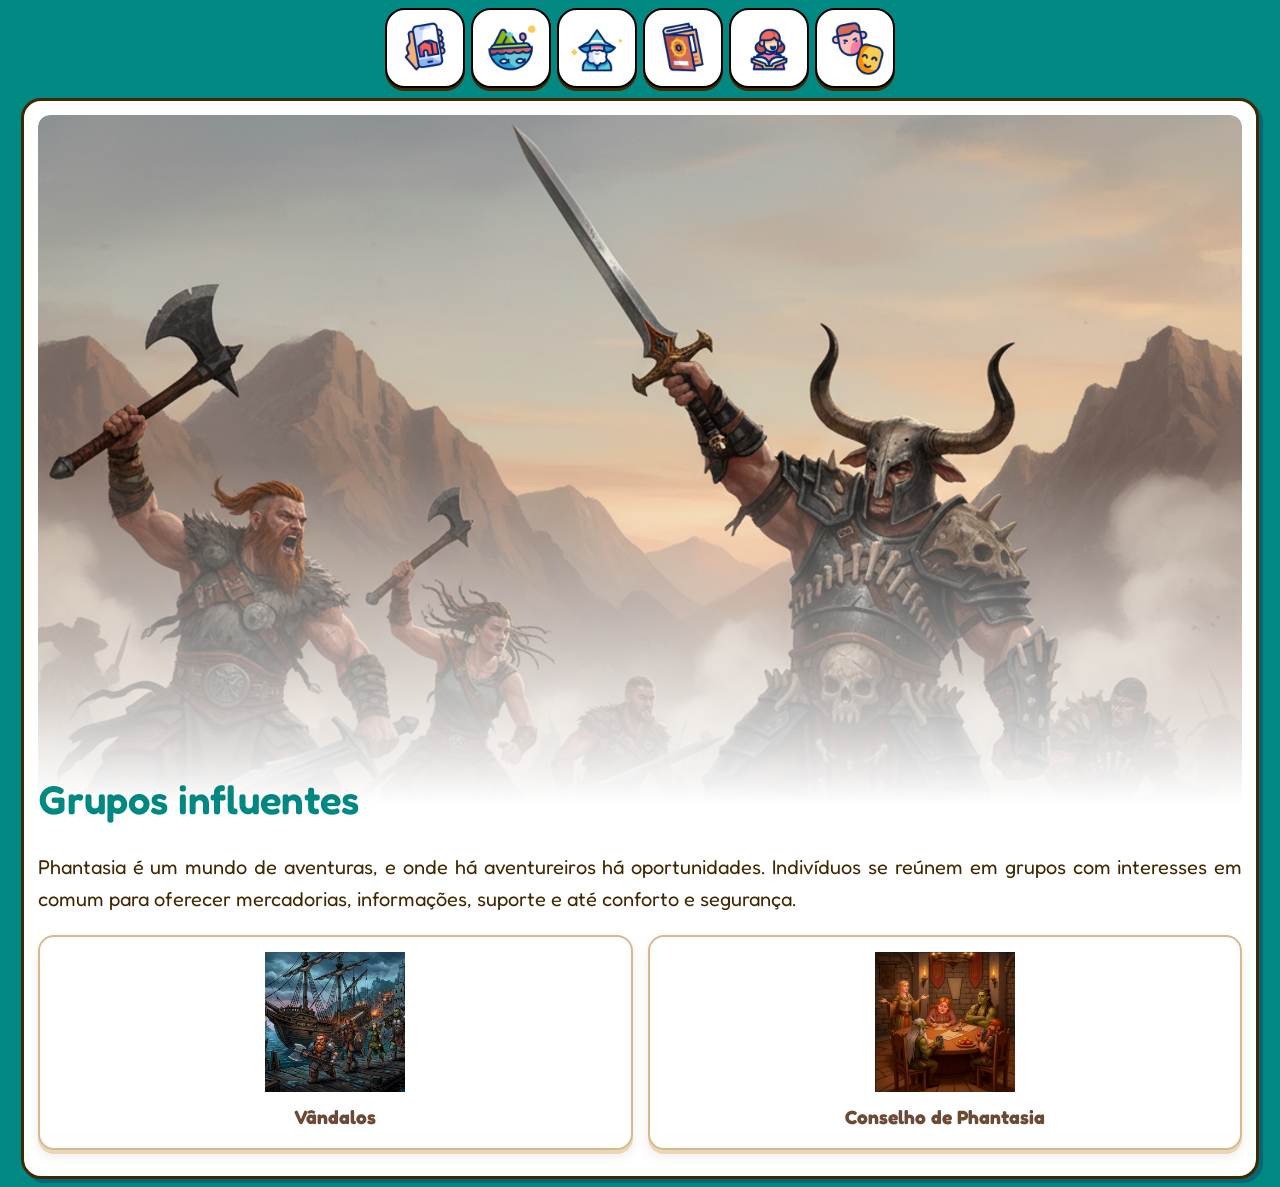
==== cenario/cenario_grupos.htm @ 3049ae49 "update cenario_grupos" ====
<html lang="pt-BR">
    <head>
        <title>Capivaras & Calabouços - Grupos Influentes</title>
        <link rel="stylesheet" href="../recursos/estilos/pagina.css">
        <link rel="stylesheet" href="../recursos/estilos/texto.css">
        <link rel="stylesheet" href="../recursos/estilos/topico.css">
        <link rel="stylesheet" href="../recursos/estilos/menu_overlay.css">
        <link rel="stylesheet" href="../recursos/estilos/imagens.css">
        <link rel="stylesheet" href="../recursos/estilos/personagens.css">
        <meta name="viewport" content="width=device-width, initial-scale=1.0">
    </head>

    <body>
        <script src="../recursos/scripts/menu_overlay.js"></script>

        <div id="navJogador" class="overlay">
            <a href="javascript:void(0)" class="closebtn" onclick="fechaJogador()">&times;</a>
            <div class="overlay-content">
                <a href="../jogador/jogador_index.htm">Olá, Jogador!</a>
                <a href="../jogador/jogador_criando.htm">Criando e Ficha</a>
                <a href="../jogador/jogador_especies.htm">Espécies</a>
                <a href="../jogador/jogador_classes.htm">Classes</a>
                <a href="../jogador/jogador_caracteristicas.htm">Características</a>
                <a href="../jogador/jogador_vantagens.htm">Vantagens</a>
                <a href="../jogador/jogador_desvantagens.htm">Desvantagens</a>
                <a href="../jogador/jogador_habilidades.htm">Habilidades</a>
                <a href="../jogador/jogador_grimorio.htm">Grimório</a>
            </div>
        </div>

        <div id="navMestre" class="overlay">
            <a href="javascript:void(0)" class="closebtn" onclick="fechaMestre()">&times;</a>
            <div class="overlay-content">
                <a href="../mestre/mestre_index.htm">Olá, Mestre!</a>
                <a href="../mestre/mestre_conceitos.htm">Conceitos</a>
                <a href="../mestre/mestre_preparacao.htm">Preparação</a>
                <a href="../mestre/mestre_acordo.htm">Acordo social</a>
                <a href="../mestre/mestre_mestrando.htm">Mestrando</a>
                <a href="../mestre/mestre_bestiario.htm">Bestiário</a>
            </div>
        </div>

        <div id="navCenario" class="overlay">
            <a href="javascript:void(0)" class="closebtn" onclick="fechaCenario()">&times;</a>
            <div class="overlay-content">
                <a href="./cenario_phantasia.htm">Breve história</a>
                <a href="./cenario_locais.htm">Locais importantes</a>
                <a href="./cenario_pessoas.htm">Pessoas notáveis</a>
                <a href="./cenario_grupos.htm">Grupos influentes</a>
                <a href="./cenario_mapa.htm">Mapa de Phantasia</a>
            </div>
        </div>
        
        <div id="navRegras" class="overlay">
            <a href="javascript:void(0)" class="closebtn" onclick="fechaRegras()">&times;</a>
            <div class="overlay-content">
                <a href="../regras/regras_gerais.htm">Regras gerais</a>
                <a href="../regras/regras_combate.htm">Combate</a>
                <a href="../regras/regras_magia.htm">Magia</a>
            </div>
        </div>

        <div id="navInterpretando" class="overlay">
            <a href="javascript:void(0)" class="closebtn" onclick="fechaInterpretando()">&times;</a>
            <div class="overlay-content">
                <a href="../interpretando/interpretando_index.htm">Interpretando</a>
                <a href="../interpretando/interpretando_arquetipos.htm">Arquétipos</a>
                <a href="../interpretando/interpretando_ficha.htm">Ficha de Personagem</a>
            </div>
        </div>
        
        <div class="menuBarra">
            <a href="../index.htm">
                <button class="botaoIcone" role="button" title="Início">
                    <img src="../recursos/imagens/icones/icone_inicio.gif" class="icone-menu">
                </button>
            </a>

            <button class="botaoIcone" role="button" onclick="abreCenario()" title="Cenário">
                <img src="../recursos/imagens/icones/icone_cenario.gif" class="icone-menu">
            </button>

            <button class="botaoIcone" role="button" onclick="abreJogador()" title="Jogador">
                <img src="../recursos/imagens/icones/icone_jogador.gif" class="icone-menu">
            </button>

            <button class="botaoIcone" role="button" title="Regras" onclick="abreRegras()">
                <img src="../recursos/imagens/icones/icone_regras.gif" class="icone-menu">
            </button>

            <button class="botaoIcone" role="button" onclick="abreMestre()" title="Mestre">
                <img src="../recursos/imagens/icones/icone_mestre.gif" class="icone-menu">
            </button>

            <button class="botaoIcone" role="button" onclick="abreInterpretando()" title="Interpretando">
                <img src="../recursos/imagens/icones/icone_interpretando.gif" class="icone-menu">
            </button>
        </div>

        <div id="conteudoPrincipal" class="conteudoPrincipal">
            <img src="../recursos/imagens/cabecalhos/cabecalho_grupos.png" class="imagem-cabecalho">
            <div class="blocoConteudo">
                <span class="titulo">Grupos influentes</span>

                <p>
                    Phantasia é um mundo de aventuras, e onde há aventureiros há oportunidades. Indivíduos se reúnem em grupos com interesses 
                    em comum para oferecer mercadorias, informações, suporte e até conforto e segurança.
                </p>

                <div class="blocoPersonagens">

                    <details class="topico-personagem">
                        <summary class="subtitulo">
                            <img src="../recursos/imagens/grupos/grupos_vandalos.png" class="iconeImagem">
                            <span>Vândalos</span>
                        </summary>
                        <p>
                            Os Vândalos são vários pequenos grupos de exploradores, mercenários, corsários, aventureiros e foras-da-lei unidos sob códigos 
                            de conduta e a liderança de Gëra McViking. Não são exatamente uma guilda, mas podem ser um exército formidável quando unidos sob
                            um mesmo objetivo. São, em resumo, uma irmandade frouxa de indivíduos que aprenderam que, em Phantasia, sobreviver sozinho 
                            pode ser muito mais difícil e muito menos lucrativo.
                        </p>
                        <p>
                            Eles atuam por toda Phantasia, mas se estabelecem nas regiões costeiras, onde seus navios, contatos e conhecimentos das rotas 
                            marítimas lhes garantem uma vantagem considerável. Alguns subgrupos atuam como mercadores e exploradores respeitáveis; outros 
                            vivem de saques, contrabando, caça a tesouros ou trabalhos que seriam considerados pouco recomendáveis (ou seguros) por qualquer 
                            autoridade civil.
                        </p>
                        <p>
                            Há ainda aqueles que simplesmente preferem a liberdade de uma vida sem senhores, reis ou burocratas dizendo-lhes onde 
                            podem ir e o que podem fazer.
                        </p>
                        <p>
                            O Hall do Hidromel, atrás dos fiordes de Phantasia, é o seu ponto de encontro e lar de Gëra. O lugar é mais do que uma simples 
                            taverna: é o coração dos Vândalos. O Hall foi construído em madeira escura e pedra bruta, aproveitando parte das fundações de 
                            uma antiga construção que existia na região muito antes da chegada dos Vândalos. Seus salões são largos o bastante para acomodar 
                            tripulações inteiras, e suas paredes estão cobertas por mapas, armas, bandeiras, troféus de expedições e lembranças de lugares que 
                            muitos habitantes de Phantasia sequer acreditam existir.
                        </p>                            
                        <p>
                            A elfa é a figura que mantém os 
                            Vândalos unidos e, para muitos, a única razão pela qual grupos tão distintos conseguem coexistir sob uma mesma bandeira. Sua 
                            palavra possui um peso que nenhum título oficial poderia comprar, e sua reputação é conhecida no continente todo.
                        </p>
                        <p>
                            Cada grupo possui seus próprios líderes, costumes e códigos de conduta. Um bando pode se dedicar à exploração de ruínas 
                            antigas, enquanto outro prefere o comércio marítimo; uma tripulação pode aceitar trabalhos de escolta, enquanto outra ganha 
                            a vida saqueando navios de nobres. Os Vândalos não exigem que todos sejam iguais. Exigem apenas que respeitem determinadas 
                            regras. No geral, porém, todos respondem ao comando de Gëra e usufruem do peso de seu nome. Essa estrutura oferece 
                            vantagens consideráveis.
                        </p>
                        <p>
                            E claro que manchar o nome dela traz repercursões bem pesadas... Na realidade, quase 100% dos Vândalos vai levar para o pessoal
                            uma ofensa à elfa ou ao conjunto da comunidade.
                        </p>
                        <p>
                            Um grupo ameaçado por uma força muito maior pode pedir auxílio aos demais. Informações, rotas, contatos e oportunidades 
                            de trabalho circulam constantemente entre os diferentes bandos.
                        </p>
                        <p>
                            Por tudo isso, o Hall do Hidromel é um lugar de contrastes. Pode ser encontrado ali tanto o criminoso mais procurado de 
                            uma cidade quanto o explorador que acabou de salvar uma vila de um monstro. Para os Vândalos, isso não é uma contradição. É 
                            apenas a vida.
                        </p>
                        <p>
                            E lembre-se: você pode ser um canalha. Pode ser um ladrão. Pode ser um pirata, mercenário ou fora-da-lei. Mas não seja um babaca 
                            com outro Vândalo.
                        </p>
                        <button type="button" class="fechar-topico">Fechar tópico</button>
                    </details>

                    <details class="topico-personagem">
                        <summary class="subtitulo">
                            <img src="../recursos/imagens/grupos/grupos_conselho.png" class="iconeImagem">
                            <span>Conselho de Phantasia</span>
                        </summary>
                        <p>
                            O Conselho de Phantasia é o principal enclave político do continente, reunindo representantes das diferentes espécies para 
                            garantir justiça, equidade e cooperação nas relações entre os povos e na criação das leis que regem Phantasia.
                        </p>
                        <p>
                            Cada governo de espécie escolhe internamente seu representante e o envia para uma embaixada no Reino dos Sábios. Ali, os 
                            conselheiros trabalham em conjunto com os representantes do Rei, debatendo tratados, conflitos territoriais, direitos das 
                            espécies e questões que possam afetar o equilíbrio de todo o continente.
                        </p>
                        <p>
                            Atualmente, o Conselho é composto por <span class="textoNegrito">Alura</strong>, representante dos humanos; 
                            <span class="textoNegrito">Carólin</span>, dos elfos; 
                            <span class="textoNegrito">Julian</span>, dos goblins; <span class="textoNegrito">Elisa</span>, dos hobbits; 
                            <span class="textoNegrito">Isis</span>, das fadas; <span class="textoNegrito">Safira</span>, 
                            dos orcs; e <span class="textoNegrito">Túrin</span>, dos anões, além da <span class="textoNegrito">rainha Jak'Ln</span>, 
                            que participa como autoridade máxima do Reino dos Sábios.
                        </p>
                        <p>
                            Embora não possuam uma cadeira permanente, os chamados <span class="textoNegrito">Povos Livres Miscigenados</span> também podem ser ouvidos pelo Conselho. 
                            Esporadicamente, <span class="textoNegrito">Gëra</span> fala em nome dos Vândalos, enquanto <span class="textoNegrito">Jonatas</span> representa os Piratas. 
                            Suas presenças costumam trazer perspectivas diferentes e, não raramente, discussões acaloradas para uma instituição acostumada 
                            às formalidades diplomáticas. 
                        </p>
                        <p>
                            Mais do que um espaço de decisões políticas, o Conselho simboliza a tentativa de manter Phantasia unida apesar das diferenças 
                            entre seus povos. Nem todos concordam, mas todos têm uma cadeira à mesa.
                        </p>
                        <button type="button" class="fechar-topico">Fechar tópico</button>
                    </details>

                </div>

            </div>
        </div>
    </body>
</html>
---- recursos/estilos/pagina.css ----
@font-face {
  font-family: 'Fredoka';
  src: url('../fontes/Fredoka-VariableFont_wdth,wght.ttf') format('truetype-variations');
  font-weight: 300 700;
  font-style: normal;
}

body {
    /* background: #E7F1F2; */
    background: #008983;
    /* font-family:'Segoe UI', Tahoma, Geneva, Verdana, sans-serif; */
    font-family: 'Fredoka', sans-serif;
    font-size: clamp(1rem, 1.5vw + 0.8rem, 1.25rem);
    line-height: 1.6;
}

body p {
    text-align: justify;
    hyphens: auto;
    overflow-wrap: break-word;
}

.menuBarra {
    display: flex;
    flex-direction: row;
    margin-inline: auto;
    align-items: center;
    justify-content: center;
    gap: 6px;
    margin-bottom: 10px;
    width: 100%;
    max-width: 100%;
    box-sizing: border-box;
    margin-inline: auto;
    padding: 0 6px;
}
    
.botaoFofinho, .botaoFofinho-externo {
    font-family: 'Fredoka', sans-serif;
    background-color: #fff1d6;
    border: 2px solid #000000;
    border-radius: 20px;
    color: #422800;
    cursor: pointer;
    display: inline-block;
    font-weight: 600;
    font-size: 18px;
    padding: 0 18px;
    line-height: 50px;
    text-align: center;
    text-decoration: none;
    user-select: none;
    -webkit-user-select: none;
    touch-action: manipulation;
}

.botaoFofinho {
    box-shadow: #066674 0 3px 0 0;
}

.botaoFofinho-externo {
    box-shadow: #422800 0 3px 0 0;
}

.botaoFofinho:hover, .botaoFofinho-externo:hover {
    background-color: #E7F1F2;
}

.botaoFofinho:active, .botaoFofinho-externo:active {
    box-shadow: #066674 0 2px 0 0;
    transform: translate(2px, 2px);
}

@media (min-width: 768px) {
    .botaoFofinho, .botaoFofinho-externo {
        min-width: 120px;
        padding: 0 25px;
    }
}

.conteudoPrincipal {
    display: flex;
    flex-direction: column;
    /* max-width: fit-content; */
    width: 98%;
    border: solid 3px #422800;
    border-radius: 20px;
    padding: 14px;
    margin-inline: auto;
    background: #ffffff;
    box-shadow: 4px 4px 0 #066674;
    box-sizing: border-box;
}

.citacao {
    width: 100%;
    border: none;
    border-radius: 20px;
    padding: 11px;
    margin-inline: auto;
   /* background: #E7F1F2; */
    box-shadow: 3px 0 0 0 #066674 inset;
    box-sizing: border-box;
}

/* .blocoBotao {
    display: flex;
    flex-direction: column;
    align-items: center;
    justify-content: center;
    width: 80%;
    margin-inline: auto;
    gap: 20px;
    margin-bottom: 12px;
} */

.blocoBotao {
    display: grid;
    grid-template-columns: repeat(4, 1fr);
    gap: 14px;
    width: 90%;
    max-width: 900px;
    margin: 0 auto 20px;
}

.blocoBotao .botaoFofinho {
    width: 100%;
    min-height: 50px;
    padding: 10px 14px;
    box-sizing: border-box;
    cursor: pointer;
}

@media (max-width: 800px) {
    .blocoBotao {
        grid-template-columns: repeat(2, 1fr);
        width: 90%;
        gap: 12px;
    }
}

@media (max-width: 500px) {
    .blocoBotao {
        grid-template-columns: 1fr;
        width: 92%;
        gap: 10px;
    }

    .blocoBotao .botaoFofinho {
        min-height: 48px;
    }
}

.blocoBotaoHome {
    display: flex;
    flex-direction: row;
    align-items: center;
    justify-content: center;
    width: 80%;
    margin-inline: auto;
    gap: 20px;
    margin-bottom: 12px;
}

.blocoConteudo {
    margin-bottom: 12px;
}
  
table {
    width: 100%;
    color: #422800;
}

th, td {
    border: 1px solid #066674;
    padding: 6px;
    border-radius: 4px;
}

th {
    background-color: #066674;
    color: white;
}

tr:nth-child(even) {
    background-color: #E7F1F2;
}

.tabela {
    overflow-x: auto;
}

/* Estilos do Separador */
.divider-container {
    display: flex;
    align-items: center;
    justify-content: center;
    width: 100%;
    max-width: 600px;
    margin-left: auto;
    margin-right: auto;
    margin-top: 20px;
}

.divider-line {
    flex-grow: 1;
    height: 1px;
    background: linear-gradient(to right, transparent, rgba(6, 102, 116, 0.4) 60%, #066674);
}

.divider-line.right {
    background: linear-gradient(to right, #066674, rgba(6, 102, 116, 0.4) 40%, transparent);
}

.divider-icon {
    width: 6px;
    height: 6px;
    margin: 0 16px;
    background-color: #066674;
    border-radius: 50%;
    flex-shrink: 0;
}

.divider-line-marrom {
    flex-grow: 1;
    height: 1px;
    background: linear-gradient(to right, transparent, rgba(66, 40, 0, 0.4) 60%, #422800);
}

.divider-line-marrom.right {
    background: linear-gradient(to right, #422800, rgba(66, 40, 0, 0.4) 40%, transparent);
}

.divider-icon-marrom {
    width: 6px;
    height: 6px;
    margin: 0 16px;
    background-color: #422800;
    border-radius: 50%;
    flex-shrink: 0;
}
---- recursos/estilos/texto.css ----
.titulo {
    font-size: clamp(1.75rem, 2.5vw + 1rem, 2.5rem);
    color: #008983;
    font-weight: 600;
}

.subtitulo-principal, .subtitulo-interno, .subtitulo-ficha {
    font-size: clamp(1.25rem, 1.5vw + 0.8rem, 1.75rem);
    color: #008983;
    font-weight: 600;
}

.subtitulo-interno {
    margin-left: 20px;
    margin-right: 20px;
}

.titulo-central {
    display: block;
    text-align: center;
}

.subtitulo-ficha::before, .subtitulo-interno::before {
    content: '📜'; /* ✨, 🛡️, ⚔️, 📜, ⭐ */
    font-size: 0.95em;
    display: inline-block;
    animation: balanco 2s infinite ease-in-out; 
}

@keyframes balanco {
    0%, 100% { transform: rotate(0deg); }
    50% { transform: rotate(12deg); }
}

.conteudoPrincipal p {
    color: #422800;
}

.textoItalico {
    font-style: italic;
}

.textoNegrito {
    font-weight: 600;
    color: #066674;
}

.marca-texto {
    margin: 0 -0.4em;
    padding: 0.1em 0.4em;
    border-radius: 0.8em 0.3em;
    background: transparent;
    background-image: linear-gradient(
        to right,
        rgba(255, 225, 0, 0.1),
        rgba(255, 225, 0, 0.7) 4%,
        rgba(255, 225, 0, 0.3)
    );
    -webkit-box-decoration-break: clone;
    box-decoration-break: clone;
}

.marca-texto-verde {
    font-weight: bolder;
    background: linear-gradient(104deg, 
                                rgba(130, 255, 173,0) 0.9%, 
                                rgba(130, 255, 173,1.25) 2.4%, 
                                rgba(130, 255, 173,0.5) 5.8%, 
                                rgba(130, 255, 173,0.1) 93%, 
                                rgba(130, 255, 173,0.7) 96%, 
                                rgba(130, 255, 1732,0) 98%),
        linear-gradient(183deg, 
                        rgba(130, 255, 173,0) 0%, 
                        rgba(130, 255, 173,0.3) 7.9%, 
                        rgba(130, 255, 173,0) 15%);
    padding: 0.6em 13.7px;
    box-decoration-break: clone;
    -webkit-box-decoration-break: clone;
    margin: 0;
    border-radius: 7.5px;
    text-shadow: -12px 12px 9.8px rgba(130, 255, 173,0.7), 
        21px -18.1px 7.3px rgba(255, 255, 255,1), 
        -18.1px -27.3px 30px rgba(255, 255, 255,1);
}

.link-texto, .link-estrela {
    color: #066674;
    /* font-weight: bold; */
    text-decoration: none;
    position: relative;
    transition: color 0.2s ease;
}

/* 
.link-texto::before {
    content: '🗺️ ';
    font-size: 0.85em;
    opacity: 0;
    transition: opacity 0.2s ease, transform 0.2s ease;
    display: inline-block;
    transform: translateX(-4px);
} */

.link-texto:hover, .link-estrela:hover {
    color: #008983;
}

.link-texto:hover::before {
    opacity: 1;
    transform: translateX(0);
}

.link-texto::after {
    content: '';
    position: absolute;
    width: 100%;
    height: 2px;
    bottom: -2px;
    left: 0;
    background-color: #6b4b35;
    border-radius: 2px;
    transform: scaleX(0);
    transition: transform 0.2s ease;
}

.link-texto:hover::after {
    transform: scaleX(1);
}

.link-estrela::before {
    content: '✦';
    font-size: 0.75rem;
    color: #fbbf24;
    position: absolute;
    top: -11px;
    left: 50%;
    transform: translateX(-50%);
}
---- recursos/estilos/topico.css ----
.topico {
    margin: 18px 0;
    border: 2px solid #d8b98c;
    border-radius: 16px;
    background-color: #ffffff;
    box-shadow:
        0 4px 0 #ead7b8,
        0 7px 12px rgba(120, 90, 50, 0.10);
    overflow: hidden;
    transition:
        box-shadow 0.2s ease,
        transform 0.2s ease;
}

.topico .subtitulo {
    position: relative;
    display: flex;
    align-items: center;
    min-height: 28px;
    padding: 14px 18px;
    box-sizing: border-box;
    cursor: pointer;
    color: #6b4b35;
    background: linear-gradient(
        135deg,
        #fff1d6,
        #ffe8c2
    );
    font-weight: bold;
    border: none;
    user-select: none;
    transition:
        background 0.2s ease,
        color 0.2s ease;
}

.topico .subtitulo::-webkit-details-marker {
    display: none;
}

.topico .subtitulo::marker {
    display: none;
    content: "";
}

.topico .subtitulo::before {
    content: "🐾";
    display: inline-flex;
    align-items: center;
    justify-content: center;
    width: 25px;
    height: 25px;
    margin-right: 10px;
    color: #c98282;
    font-size: 22px;
    transition:
        transform 0.25s ease,
        color 0.25s ease;
}

.topico[open] .subtitulo {
    color: #754c32;
}

.topico[open] .subtitulo::before {
    content: "🐹";
    color: #d47777;
    transform: scale(1.1) rotate(-5deg);
}

.topico > p,
.topico > .tabela {
    margin-left: 20px;
    margin-right: 20px;
}

.topico > p:first-of-type {
    margin-top: 20px;
}

.topico > p:last-child,
.topico > .tabela:last-child {
    margin-bottom: 20px;
}

.topico[open] {
    border-color: #d3a875;
}

.topico .tabela {
    overflow-x: auto;
    border-radius: 12px;
}

@media (max-width: 600px) {
    .topico {
        margin: 14px 0;
        border-radius: 13px;
    }

    .topico .subtitulo {
        padding: 12px 14px;
        font-size: 0.95rem;
    }

    .topico .subtitulo::before {
        width: 22px;
        height: 22px;
        margin-right: 8px;
        font-size: 19px;
    }

    .topico > p,
    .topico > .tabela {
        margin-left: 14px;
        margin-right: 14px;
    }
}

.fechar-topico {
    display: block;
    margin: 10px auto 20px;
    padding: 8px 18px;
    border: 1px solid #d3a875;
    border-radius: 20px;
    background: #fff1d6;
    color: #6b4b35;
    font-size: 0.9rem;
    font-weight: 600;
    cursor: pointer;
    transition:
        background 0.2s ease,
        transform 0.2s ease;
}

.fechar-topico:hover {
    background: #ffe8c2;
}
---- recursos/estilos/menu_overlay.css ----
.overlay {
  height: 0;
  width: 100%;
  position: fixed;
  z-index: 1;
  top: 0;
  left: 0;
  background-color: rgba(6, 102, 116, 0.9);
  /* background-color: rgb(0,0,0); */
  /* background-color: rgba(0,0,0, 0.9); */
  overflow-x: hidden;
  transition: 0.5s;
}

.overlay-content {
  position: relative;
  top: 6%;
  width: 100%;
  text-align: center;
  margin-top: 50px;
}

.overlay a {
  padding: 8px;
  text-decoration: none;
  font-size: 36px;
  color: #ffffff;
  display: block;
  transition: 0.3s;
}

.overlay a:hover, .overlay a:focus {
  color: #fff1d6;
}

.overlay .closebtn {
  position: absolute;
  top: 5px;
  right: 40px;
  font-size: 60px;
  color: #EDBCB2;
}

@media screen and (max-height: 450px) {
  .overlay a {font-size: 20px}
  .overlay .closebtn {
  font-size: 40px;
  top: 15px;
  right: 35px;
  }
}
---- recursos/estilos/imagens.css ----
.logo {
    display: flex;
    margin-inline: auto;
    width: 40%;
    align-content: center;
    justify-content: center;
}

.logo img {
    width: 400px;
}

.imagem-texto {
    width: 95%;
    display: block;
    margin: 20px auto;
    border-radius: 12px;
    /* box-shadow: 2px 2px 0px 0px #066674; */
}

/* Garante que a imagem não extrapole o tamanho nem distorça */
.iconeImagem {
    max-width: 100%;
    max-height: 150px;
    height: auto;
    object-fit: contain;
    flex-shrink: 0;
}

.imagem-cabecalho, .imagem-cabecalho-interno {
    width: 100%;
    height: auto;
    display: block;
    margin-bottom: -38px;
    -webkit-mask-image: linear-gradient(
        to bottom,
        black 0%,
        black 50%,
        transparent 100%
    );
    mask-image: linear-gradient(
        to bottom,
        black 0%,
        black 50%,
        transparent 100%
    );
}

.imagem-cabecalho-sem-fade {
    width: 100%;
    height: auto;
    display: block;
    margin-bottom: -28px;
}

.imagem-cabecalho {
    border-radius: 12px 12px 0 0;
}

.icone-menu {
    display: block;
    width: 100%;
    height: 100%;
    object-fit: contain;
}

.botaoIcone {
    aspect-ratio: 1 / 1;
    box-sizing: border-box;
    display: flex;
    align-items: center;
    justify-content: center;
    width: 80px;
    height: 80px;
    padding: 7px;
    margin: 0;
    border: 2px solid #000000;
    background: #ffffff;
    cursor: pointer;
    border-radius: 20px;
    box-shadow: #422800 0 3px 0 0;
}

.botaoIcone:active {
    box-shadow: #422800 0 1px 0 0;
    transform: translate(2px, 2px);
}

@media (max-width: 600px) {
    .menuBarra {
        gap: 4px;
        padding-inline: 4px;
    }

    .botaoIcone {
        width: 25vw;
        max-width: 55px;
        height: 25vw;
        max-height: 55px;
        aspect-ratio: 1 / 1;
    }

    .icone-menu {
        width: 100%;
        height: 100%;
        object-fit: contain;
    }
}
---- recursos/estilos/personagens.css ----
/* Centraliza o conteúdo da tag summary (imagem + texto) */
.topico-personagem summary {
    display: flex;
    align-items: center;
    justify-content: center;
    /* gap: 1px; */
    cursor: pointer;
    /* padding: 10px; */
    list-style: none;
}

.topico-personagem summary::-webkit-details-marker {
    display: none;
}

.blocoPersonagens {
    display: grid;
    grid-template-columns: repeat(auto-fit, minmax(200px, 1fr));
    gap: 15px;
    width: 100%;
}

.blocoPersonagens:has(details[open]) > *:not(details[open]) {
    display: none;
}

.blocoPersonagens > details[open] {
    grid-column: 1 / -1;
    width: 100%;
}

.blocoPersonagens > * {
    min-width: 0;
    flex-shrink: 1;
}

.topico-personagem {
    width: 100%;
    border: 2px solid #d8b98c;
    border-radius: 16px;
    background-color: #ffffff;
    box-shadow:
        0 4px 0 #ead7b8,
        0 7px 12px rgba(120, 90, 50, 0.10);
    overflow: hidden;
    transition:
        box-shadow 0.2s ease,
        transform 0.2s ease;
    min-height: 28px;
    box-sizing: border-box;
}

.topico-personagem p {
    padding: 0 14px 0 14px;
}

.blocoPersonagens .subtitulo {
    color: #6b4b35;
}

/*
.topico-personagem img {
    border-radius: 10px;
}
    */

.topico-personagem summary {
    display: flex;
    flex-direction: column;
    align-items: center;
    justify-content: center;
    cursor: pointer;
    list-style: none;
    text-align: center;
    padding: 15px;
}

.topico-personagem summary::-webkit-details-marker {
    display: none;
}

.topico-personagem summary img {
    display: block;
    width: 140px;
    height: 140px;
    object-fit: contain;
    margin: 0 auto 10px;
}

.topico-personagem summary span {
    display: block;
    font-size: 1.2rem;
    font-weight: bold;
}

@media (max-width: 700px) {
    .blocoPersonagens {
        /* grid-template-columns: 1fr; */
        grid-template-columns: repeat(2, 1fr);
    }
}
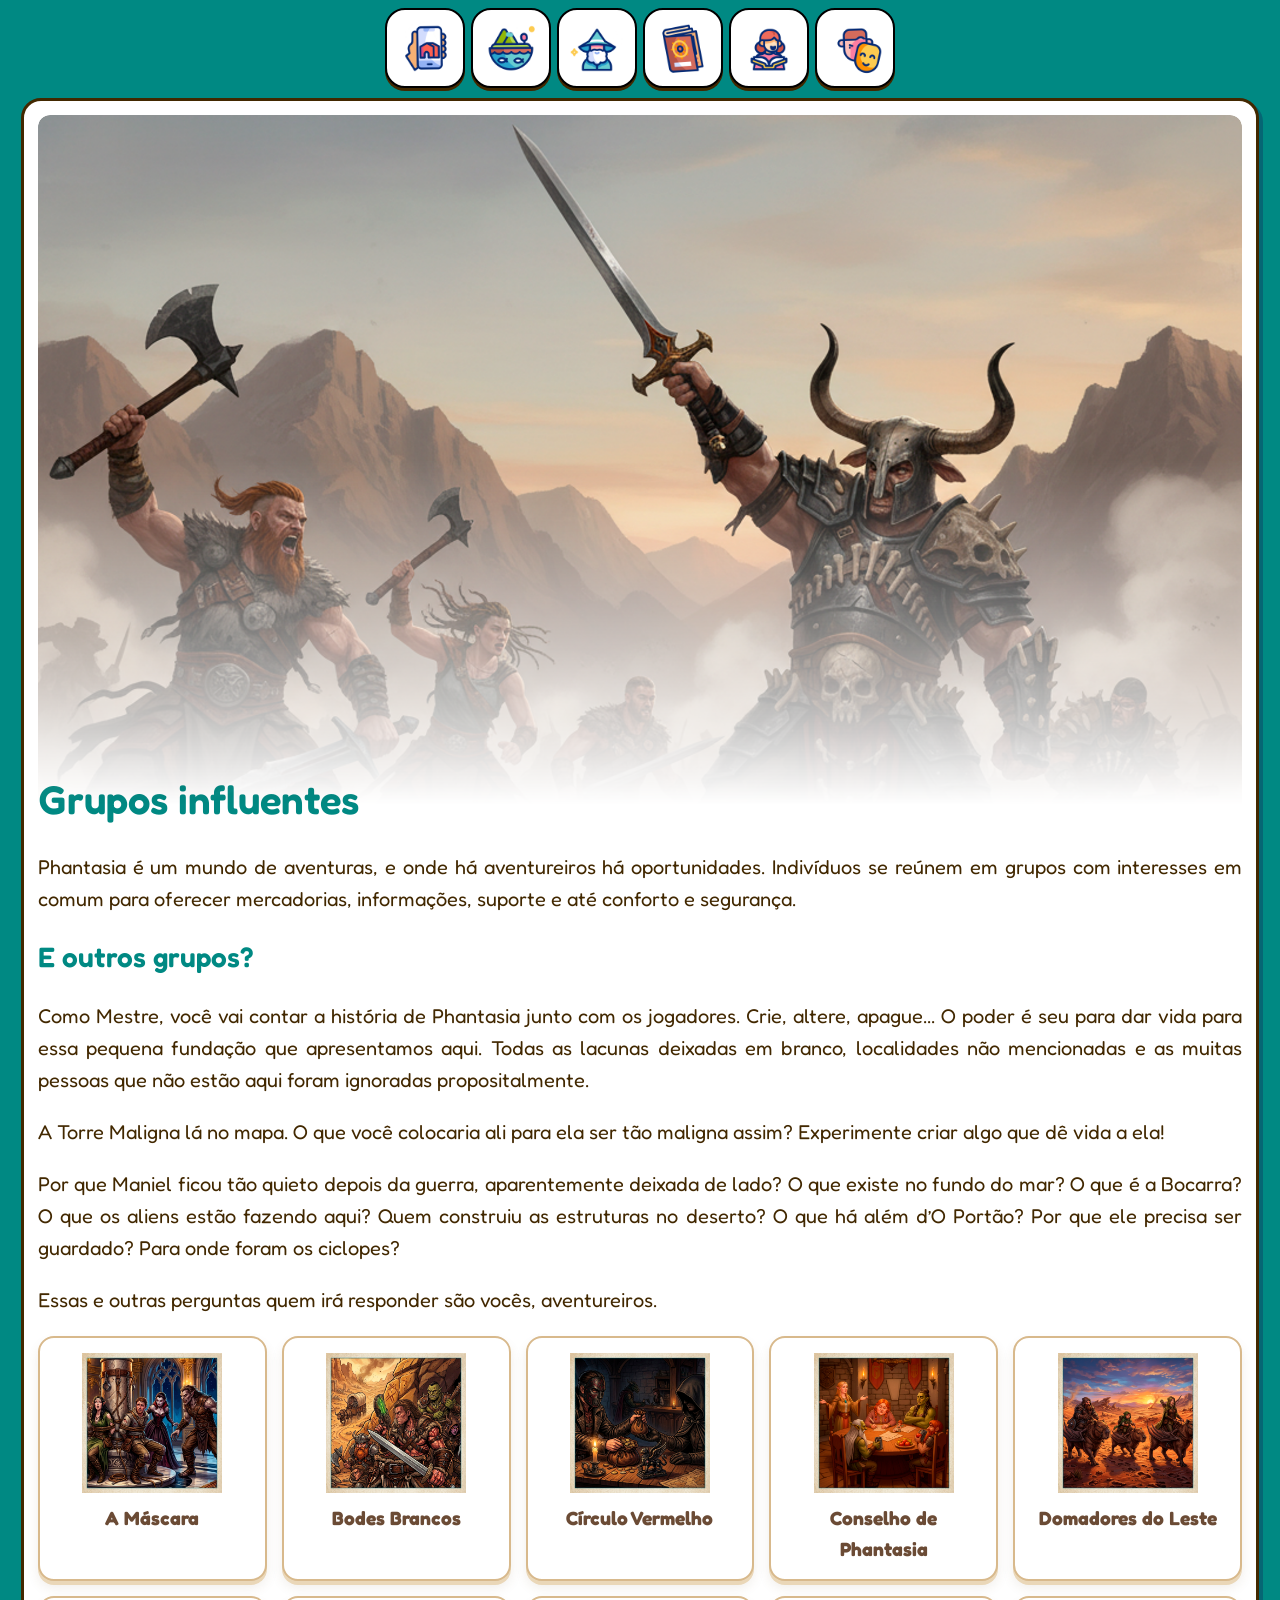
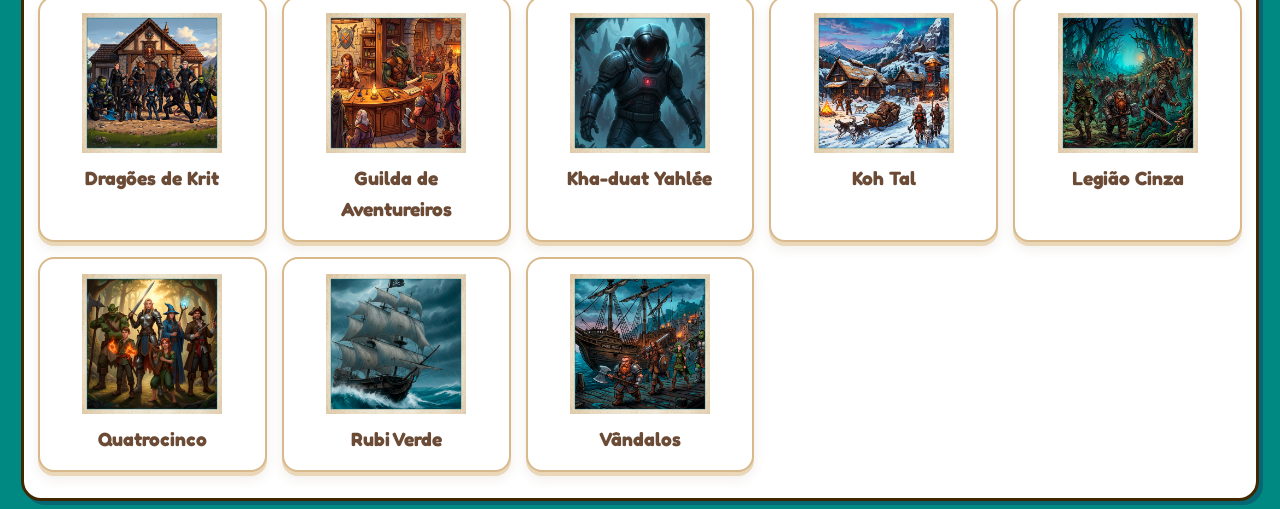
==== commit ed7a9476: "updates" ====
--- a/cenario/cenario_grupos.htm
+++ b/cenario/cenario_grupos.htm
@@ -37,6 +37,7 @@
                 <a href="../mestre/mestre_acordo.htm">Acordo social</a>
                 <a href="../mestre/mestre_mestrando.htm">Mestrando</a>
                 <a href="../mestre/mestre_bestiario.htm">Bestiário</a>
+                <a href="../mestre/mestre_ganchos.htm">Ganchos</a>
             </div>
         </div>
 
@@ -107,7 +108,395 @@
                     em comum para oferecer mercadorias, informações, suporte e até conforto e segurança.
                 </p>
 
+                <span class="subtitulo-principal">E outros grupos?</span>
+                <p>
+                    Como Mestre, você vai contar a história de Phantasia junto com os jogadores. Crie, altere, apague... O poder é seu para dar vida 
+                    para essa pequena fundação que apresentamos aqui. Todas as lacunas deixadas em branco, localidades não mencionadas e as muitas 
+                    pessoas que não estão aqui foram ignoradas propositalmente.
+                </p>
+                <p>
+                    A Torre Maligna lá no mapa. O que você colocaria ali para ela ser tão maligna assim? Experimente criar algo que dê vida a ela!
+                </p>
+                <p>
+                    Por que Maniel ficou tão quieto depois da guerra, aparentemente deixada de lado? O que existe no fundo do mar? O que é a 
+                    Bocarra? O que os aliens estão fazendo aqui? Quem construiu as estruturas no deserto? O que há além d’O Portão? Por que ele 
+                    precisa ser guardado? Para onde foram os ciclopes?
+                </p>
+                <p>
+                    Essas e outras perguntas quem irá responder são vocês, aventureiros.
+                </p>
+
                 <div class="blocoPersonagens">
+
+                    <details class="topico-personagem">
+                        <summary class="subtitulo">
+                            <img src="../recursos/imagens/grupos/mascara.png" class="iconeImagem">
+                            <span>A Máscara</span>
+                        </summary>
+                        <p>
+                            A Máscara não é exatamente uma organização, mas um pacto silencioso que une os vampiros de Phantasia sob uma única e rigorosa 
+                            regra: permanecer ocultos. Mais do que um simples acordo, trata-se de uma tradição antiga, mantida com disciplina quase absoluta 
+                            ao longo das eras, garantindo que sua existência permaneça envolta em dúvida, superstição e descrença.
+                        </p>
+                        <p>
+                            Sob a proteção da Máscara, vampiros transitam entre mortais disfarçados, infiltrados em diferentes camadas da sociedade.
+                        </p>
+                        <p>
+                            Quebrar a Máscara é considerado um dos maiores crimes entre eles, e as consequências são rápidas, severas e quase sempre fatais. 
+                            Não se sabe ao certo quem garante o cumprimento desse pacto, mas há rumores de figuras antigas, talvez mais velhas que o próprio 
+                            Reinado, que observam e intervêm quando necessário.
+                        </p>
+                        <p>
+                            Para o povo de Phantasia, vampiros são apenas histórias sussurradas à noite; mas para aqueles poucos que conhecem a verdade, 
+                            a Máscara é um lembrete inquietante de que há uma sociedade inteira vivendo nas sombras, vigilante e perigosamente próxima.
+                        </p>
+                        <button type="button" class="fechar-topico">Fechar tópico</button>
+                    </details>
+
+                    <details class="topico-personagem">
+                        <summary class="subtitulo">
+                            <img src="../recursos/imagens/grupos/bodes_brancos.png" class="iconeImagem">
+                            <span>Bodes Brancos</span>
+                        </summary>
+                        <p>
+                            O Bodes Brancos é considerado o grupo de saqueadores mais brutal das Terras Ruins (com certeza é o mais temido), uma força caótica 
+                            que se alimenta da violência e da desolação que define a região. Eles atacam sem aviso, pilhando caravanas, assentamentos isolados e até 
+                            outros bandos com ferocidade. Sua reputação é tão temida que muitos viajantes preferem enfrentar monstros e terrenos traiçoeiros do que 
+                            cruzar território onde os Bodes Brancos foram avistados recentemente.
+                        </p>
+                        <p>
+                            Apesar de sua natureza aparentemente selvagem, há indícios de uma organização interna mais complexa do que se imagina. Alguns relatos 
+                            falam de um líder que não apenas comanda pela força, mas por uma espécie de devoção fanática. Ele é
+                            Garrik Ghan, O Colecionador.
+                        </p>
+                        <p>
+                            Nas Terras Ruins, onde a sobrevivência já é um desafio constante, os Bodes Brancos são um sinal de que à margem do mundo civilizado 
+                            o maior perigo não vem das feras do deserto, mas do que a humanidade se torna.
+                        </p>
+                        <button type="button" class="fechar-topico">Fechar tópico</button>
+                    </details>
+
+                    <details class="topico-personagem">
+                        <summary class="subtitulo">
+                            <img src="../recursos/imagens/grupos/circulo_vermelho.png" class="iconeImagem">
+                            <span>Círculo Vermelho</span>
+                        </summary>
+                        <p>
+                            O Círculo Vermelho é uma rede difusa e quase invisível de ladrões que opera nas sombras de Phantasia, sem uma estrutura tradicional 
+                            ou liderança central clara. Seus membros raramente se conhecem ou trabalham juntos diretamente, o que torna o grupo difícil de 
+                            rastrear e ainda mais difícil de desmantelar.
+                        </p>
+                        <p>
+                            Tudo gira em torno das chamadas “Chaves”, intermediários misteriosos 
+                            que conectam contratantes a executores, organizando roubos, infiltrações e outros serviços ilícitos com precisão quase impecável. 
+                            Cada operação é isolada, garantindo que, caso algo dê errado, o impacto não se espalhe pela organização como um todo.
+                        </p>
+                        <p>
+                            Essa fragmentação, porém, não significa desordem. Pelo contrário, o Círculo Vermelho segue regras tácitas rígidas, e quebrá-las 
+                            pode resultar em consequências rápidas e severas. Há rumores de que as próprias Chaves respondem a uma autoridade ainda mais oculta, 
+                            um conselho que mantém o equilíbrio interno. Para o mundo exterior, o Círculo é um mito perigoso; para quem sabe como encontrá-lo, 
+                            é uma ferramenta poderosa, onde ouro compra silêncio, habilidade e resultados.
+                        </p>
+                        <button type="button" class="fechar-topico">Fechar tópico</button>
+                    </details>
+
+                    <details class="topico-personagem">
+                        <summary class="subtitulo">
+                            <img src="../recursos/imagens/grupos/grupos_conselho.png" class="iconeImagem">
+                            <span>Conselho de Phantasia</span>
+                        </summary>
+                        <p>
+                            O Conselho de Phantasia é o principal enclave político do continente, sendo órgão político, legislativo e judiciário 
+                            do Reinado e reunindo representantes das diferentes espécies para 
+                            garantir justiça, equidade e cooperação nas relações entre os povos e na criação das leis que regem Phantasia.
+                        </p>
+                        <p>
+                            Cada governo de espécie escolhe internamente seu representante e o envia para uma embaixada no Reino dos Sábios. Ali, os 
+                            conselheiros trabalham em conjunto com os representantes do Rei, debatendo tratados, conflitos territoriais, direitos das 
+                            espécies e questões que possam afetar o equilíbrio de todo o continente.
+                        </p>
+                        <p>
+                            Atualmente, o Conselho é composto por <span class="textoNegrito">Alura</span>, representante dos humanos; 
+                            <span class="textoNegrito">Carólin</span>, dos elfos; 
+                            <span class="textoNegrito">Julian</span>, dos goblins; <span class="textoNegrito">Elisa</span>, dos hobbits; 
+                            <span class="textoNegrito">Isis</span>, das fadas; <span class="textoNegrito">Safira</span>, 
+                            dos orcs; e <span class="textoNegrito">Túrin</span>, dos anões, além da <span class="textoNegrito">rainha Jak'Ln</span>, 
+                            que participa como autoridade máxima do Reino dos Sábios.
+                        </p>
+                        <p>
+                            Embora não possuam uma cadeira permanente, os chamados <span class="textoNegrito">Povos Livres Miscigenados</span> também podem ser ouvidos pelo Conselho. 
+                            Esporadicamente, <span class="textoNegrito">Gëra</span> fala em nome dos Vândalos, enquanto <span class="textoNegrito">Jonatas</span> representa os Piratas. 
+                            Suas presenças costumam trazer perspectivas diferentes e, não raramente, discussões acaloradas para uma instituição acostumada 
+                            às formalidades diplomáticas. 
+                        </p>
+                        <p>
+                            Mais do que um espaço de decisões políticas, o Conselho simboliza a tentativa de manter Phantasia unida apesar das diferenças 
+                            entre seus povos. Nem todos concordam, mas todos têm uma cadeira à mesa.
+                        </p>
+                        <p>
+                            Suas decisões moldam leis, tratados e ações que afetam desde grandes cidades até as regiões mais remotas, funcionando 
+                            como um espaço de diplomacia.
+                        </p>
+                        <p>
+                            Embora possua considerável autonomia, o Conselho atua sob a presença direta da coroa, sendo os próprios rei e rainha figuras ativas 
+                            em suas deliberações.
+                        </p>
+                        <button type="button" class="fechar-topico">Fechar tópico</button>
+                    </details>
+
+                    <details class="topico-personagem">
+                        <summary class="subtitulo">
+                            <img src="../recursos/imagens/grupos/domadores_leste.png" class="iconeImagem">
+                            <span>Domadores do Leste</span>
+                        </summary>
+                        <p>
+                            No vasto deserto de Phantasia vivem os Domadores, um grupo singular de estudiosos que desenvolveu uma relação profunda e 
+                            incomum com a fauna local. Mais do que caçadores ou pastores, eles se dedicam a compreender as criaturas do deserto em seus 
+                            mínimos detalhes, estudando seus hábitos, instintos e até suas respostas à magia. Com o tempo, esse conhecimento evoluiu 
+                            para algo maior: a capacidade de não apenas coexistir com essas criaturas, mas de influenciá-las, guiá-las e, em certos casos, 
+                            submetê-las à sua vontade.
+                        </p>
+                        <p>
+                            Criaturas gigantescas e perigosas tornam-se montarias, guardiões ou ferramentas vivas, criando uma cultura onde o respeito 
+                            e o domínio caminham lado a lado.
+                        </p>
+                        <p>
+                            Vistos com admiração pelo restante do Reinado, os Domadores do Leste são considerados mestres de um conhecimento capaz de transformar 
+                            o próprio deserto em aliado ou em uma força devastadora contra seus inimigos.
+                        </p>
+                        <p>
+                            Sua marca registrada são suas montarias: as capivaras de fogo aladas. Apesar de raras e dificílimas de serem domadas, um bom
+                            número pode ser encontrado com esse grupo.
+                        </p>
+                        <button type="button" class="fechar-topico">Fechar tópico</button>
+                    </details>
+
+                    <details class="topico-personagem">
+                        <summary class="subtitulo">
+                            <img src="../recursos/imagens/grupos/dragoes_krit.png" class="iconeImagem">
+                            <span>Dragões de Krit</span>
+                        </summary>
+                        <p>
+                            Dominic Krit foi um dos mais corajosos e ousados comandantes de tropa do Reinado durante a Guerra do Lich, e seus homens 
+                            eram conhecidos como os Dragões. Todos morreram em uma batalha nas Fronteiras,
+                        </p>
+                        <p>
+                            Em sua homenagem foi criada a "Dragões de Krit", uma prestigiada força de elite de Phantasia, respondendo diretamente às ordens do Rei 
+                            e da Rainha. Seus membros são escolhidos entre os melhores do Reinado, especialistas que demonstram não apenas habilidade excepcional, 
+                            mas lealdade inquestionável à coroa.
+                        </p>
+                        <p>
+                            Seu treinamento é rigoroso e implacável. Onde os Dragões de Krit são enviados espera-se eficiência, precisão e resultados.
+                        </p>
+                        <p>
+                            Seu nome é associado a feitos lendários e missões quase impossíveis, muitas vezes mantidas em segredo do próprio povo. Atuando tanto 
+                            em conflitos diretos quanto em operações discretas, eles lidam com crises que exigem mais do que força bruta.
+                        </p>
+                        <p>
+                            Fazem parte dos Dragões hoje:
+                        </p>
+                        <p>
+                            Comandante <span class="textoNegrito">K'alesha Luminaluz</span>, uma guerreira draconiana meio-elfa conhecida por ser tão 
+                                dura quanto divertida.</p>
+                            <p><span class="textoNegrito">Sulana Joara</span>, clériga meia-elfa especialista em suporte.</p>
+                            <p><span class="textoNegrito">Daroh't Thua</span>, caçador elfo especialista em combate à distância e infiltração.</p>
+                            <p><span class="textoNegrito">Melissa Serpentina</span>, uma hobbit ladina especialista em infiltração, disfarce e espionagem.</p>
+                            <p><span class="textoNegrito">Davi Roberto Ligiero</span>, ladino tiefling especialista em extração de bens e pessoas.</p>
+                            <p><span class="textoNegrito">Paulo Lataniel</span>, guerreiro humano que se especializou em estratégia.</p>
+                            <p><span class="textoNegrito">Saulo "Guaxinim" Lataniel</span>, irmão gêmeo de Paulo, guerreiro que também treinou 
+                                com os bárbaros de Koh Tal.</p>
+                            <p><span class="textoNegrito">Kahmor Punholeve</span>, monge meio-orc treinado em combate corpo-a-corpo.</p>
+                            <p><span class="textoNegrito">Samira "Mastodonte" Denterubro</span>, uma orc bárbara exilada de Koh Tal.
+                        </p>
+                        <img src="../recursos/imagens/grupos/dragoes_krit.png" class="imagem-texto">
+                        <button type="button" class="fechar-topico">Fechar tópico</button>
+                    </details>
+
+                    <details class="topico-personagem">
+                        <summary class="subtitulo">
+                            <img src="../recursos/imagens/grupos/guilda_aventureiros.png" class="iconeImagem">
+                            <span>Guilda de Aventureiros</span>
+                        </summary>
+                        <p>
+                            A Guilda de Aventureiros surgiu como uma iniciativa para trazer ordem a um dos elementos mais caóticos e essenciais de Phantasia: os 
+                            próprios aventureiros. Criada com o objetivo de organizar grupos independentes, ela funciona como ponto de encontro, contratação e suporte, 
+                            conectando exploradores a trabalhos que vão desde simples escoltas até missões de alto risco envolvendo monstros, ruínas antigas e 
+                            ameaças ao Reinado.
+                        </p>
+                        <p>
+                            Em suas sedes, espalhadas pelas principais cidades, é possível encontrar quadros de missões, registros de feitos, treinamento básico 
+                            e até mediação de conflitos entre grupos rivais. Tudo por uma pequena taxa, é claro.
+                        </p>
+                        <p>
+                            Apesar de sua proposta estruturada, a guilda ainda lida com a natureza indomável daqueles que a compõem. Muitos aventureiros veem suas 
+                            regras como sugestões, e não obrigações, o que cria uma dinâmica única entre disciplina e liberdade.
+                        </p>
+                        <p>
+                            Ainda assim, a Guilda se tornou uma peça fundamental no funcionamento do reino, sendo frequentemente utilizada por nobres, comerciantes 
+                            e até pela coroa para lidar com problemas que exércitos convencionais não conseguem resolver. Entre histórias de glória e fracasso, 
+                            ela representa tanto oportunidade quanto perigo.
+                        </p>
+                        <button type="button" class="fechar-topico">Fechar tópico</button>
+                    </details>
+
+                    <details class="topico-personagem">
+                        <summary class="subtitulo">
+                            <img src="../recursos/imagens/grupos/khaduat_yahlee.png" class="iconeImagem">
+                            <span>Kha-duat Yahlée</span>
+                        </summary>
+                        <p>
+                            Kha-duat Yahlée é o nome dado aos vinte e cinco sobreviventes da queda de uma nave alienígena chamada 
+                            <span class="textoItalico">Kha-duat</span>, que 
+                            significa algo próximo de “nossa esperança” na língua desses visitantes.
+                        </p>
+                        <p>
+                            Após o impacto, esses seres passaram a viver nas sombras, escondidos em uma rede de túneis esquecidos entre a Floresta Negra 
+                            e a Cidade Soterrada. Isolados, cautelosos e deslocados, eles evitam qualquer contato direto com os povos do Reinado, 
+                            mantendo sua existência envolta em segredo absoluto.
+                        <p>
+                            Apesar disso, não estão indefesos. A <span class="textoItalico">yahlée</span> (tripulação) ainda possui diversas tecnologias 
+                            da nave, que operam sob princípios completamente desconhecidos para a magia local. Esses dispositivos lhes garantem 
+                            sobrevivência e proteção.
+                        </p>
+                        <p>
+                            Um desses dispositivos é, inclusive, um canhão de fótons que pode destruir cavalaria e todas as vilas e fazendas ao redor em segundos, 
+                            deixando uma cratera fumegante no lugar.
+                        </p>
+                        <p>
+                            Sua intenção é, por meio das tecnologias e aprendizado da magia local, consertar sua nave e voltar para casa.
+                        </p>
+                        <button type="button" class="fechar-topico">Fechar tópico</button>
+                    </details>
+
+                    <details class="topico-personagem">
+                        <summary class="subtitulo">
+                            <img src="../recursos/imagens/grupos/koh_tal.png" class="iconeImagem">
+                            <span>Koh Tal</span>
+                        </summary>
+                        <p>
+                            Na língua antiga que os bárbaros de Phantasia ainda usam, Koh Tal significa “Sangue Frio”. Moldados por um ambiente cruel, onde o 
+                            frio constante e as tempestades definem o ritmo da vida, esse povo desenvolveu uma cultura baseada na resistência, na lealdade e na força 
+                            coletiva.
+                        </p>
+                        <p>
+                            Não são considerados maus, mas tampouco são hospitaleiros: estrangeiros são vistos com desconfiança, e qualquer ameaça é 
+                            respondida com rapidez e brutalidade. Para eles, sobreviver não é uma escolha, é uma obrigação.
+                        </p>
+                        <p>
+                            Possuem códigos de honra profundos e tradições antigas que valorizam a palavra, a coragem e o respeito aos ancestrais. Seus líderes não 
+                            governam apenas pela força, mas pelo exemplo, e cada membro da tribo tem um papel essencial na sobrevivência do grupo.
+                        </p>
+                        <p>
+                            Embora raramente se envolvam nos assuntos do restante do Reinado, quando o fazem é com propósito claro e determinação inabalável. 
+                            Para aqueles que conseguem conquistar sua confiança, os bárbaros de Koh Tal podem se tornar aliados poderosos. Mas ganhar esse 
+                            respeito é um desafio tão difícil quanto sobreviver ao próprio inverno eterno do norte.
+                        </p>
+                        <p>
+                            Koh Tal cria uma raça de lobos domesticados que eles chama de husky, praticamente cães domésticos mais fortes e barulhentos. Praticamente 
+                            toda criança em Phantasia já quis ter um.
+                        </p>
+                        <button type="button" class="fechar-topico">Fechar tópico</button>
+                    </details>
+
+                    <details class="topico-personagem">
+                        <summary class="subtitulo">
+                            <img src="../recursos/imagens/grupos/legiao_cinza.png" class="iconeImagem">
+                            <span>Legião Cinza</span>
+                        </summary>
+                        <p>
+                            A Legião Cinza é o nome dado aos mortos-vivos que servem ao lich Maniel, vistos vagando pela Floresta Negra e patrulhando as 
+                            temidas Fronteiras que cercam o Castelo Sinistro. Seu nome vem do tom acinzentado e sem vida de sua pele.
+                        </p>
+                        <p>
+                            Relatos indicam que a Legião não se limita a guardar, vigiar ou atacar, mas também executa tarefas desconhecidas, como transportar 
+                            artefatos ou interceptar comboios.
+                        </p>
+                        <p>
+                            No geral, os mortos-vivos retém as habilidades e características que possuíam quando vivos, inclusive poder mágico (drasticamente reduzido), 
+                            fala e algum nível de inteligência e consciência primitivas. Podem obedecer ordens e realizar tarefas complexas.
+                        </p>
+                        <button type="button" class="fechar-topico">Fechar tópico</button>
+                    </details>
+
+                    <details class="topico-personagem">
+                        <summary class="subtitulo">
+                            <img src="../recursos/imagens/grupos/quatrocinco.png" class="iconeImagem">
+                            <span>Quatrocinco</span>
+                        </summary>
+                        <p>
+                            Os “Quatrocinco” (que são seis) não é um nome oficial, é como o povo de Phantasia passou a se referir ao grupo de aventureiros que mais se destacou 
+                            durante a Guerra do Lich. Formado inicialmente por <span class="textoNegrito">Thar</span>, <span class="textoNegrito">Jonatas Corvo</span>, 
+                            <span class="textoNegrito">Gëra MacViking</span> e <span class="textoNegrito">Marvelus Mercurium</span>, o grupo rapidamente se 
+                            tornou símbolo de resistência, acumulando vitórias improváveis contra forças que muitos julgavam invencíveis.
+                        </p>
+                        <p>
+                            Com o tempo, <span class="textoNegrito">Ulfric</span>, ainda criança, passou a lutar ao lado dos pais, trazendo uma nova vitalidade 
+                            aos combates; e <span class="textoNegrito">Laminia Ventorubro</span> juntou-se a eles, como a cronista que registrava cada passo 
+                            de suas histórias.
+                        </p>
+                        <p>
+                            Eles se tornaram lendas vivas, um ponto de esperança em meio ao desespero da guerra. Juntos criaram feitos que até hoje são contados 
+                            em tavernas e salões nobres ou em histórias épicas para crianças. Ainda assim, há muitas versões dessas histórias, e nem todas concordam 
+                            entre si, o que apenas reforça o caráter quase mítico do Quatrocinco.
+                        </p>
+                        <p>
+                            Entre as histórias mais celebradas estão:
+                        </p>
+                        <p>
+                            <span class="textoNegrito">A Queda de Frosthold: </span>
+                            Quando o Quatrocinco liderou uma incursão ousada ao pico do Monte Inverno, 
+                            derrubando a fortaleza do Lich que controlava os demônios do gelo e libertando a região do norte.
+                        </p>
+                        <p>
+                            <span class="textoNegrito">O Resgate da Orbe da Luz: </span>
+                            Em uma missão que parecia impossível, o grupo penetrou no labirinto sombrio de Ouroboros e recuperou a Orbe da Luz, a única arma 
+                            capaz de dispersar as névoas negras que encobriam Phantasia em uma noite eterna. Foi nessa missão que uma bruxa amaldiçoou Corvo,
+                            depois de ele ter acertado um tiro incrível que removeu o Orbe das mãos dela.
+                        <p>
+                            <span class="textoNegrito">A Defesa de Lum'ya Lörén: </span>
+                            Durante dias, o Quatrocinco segurou sozinho o cerco à cidade élfica de Lum'ya Lörén contra as hordas de mortos-vivos, garantindo 
+                            tempo para que os elfos evacuassem sua população. Marvelus usou magias de área destrutivas como o mundo nunca viu (ficando tão exausto 
+                            que dormiu por mais de uma semana depois), e Gëra e Thar empilharam corpos até o céu.
+                        </p>
+                        <p>
+                            <span class="textoNegrito">O Cerco à Cavalaria: </span>
+                            Jonatas Corvo entrou sozinho no Castelo Cavalaria conquistado pelas forças de Maniel, passou 3 dias lá dentro escondido e eliminou furtivamente
+                            um necromante servo do Lich que controlava aquelas forças ali. Tudo isso enquanto Ulfric e Marvelus mantinham uma barreira mágica que impedia que 
+                            os mensageiros saíssem.
+                        </p>
+                        <p>Após a guerra cada um seguiu seu rumo: Thar desapareceu no norte gelado, Jonatas voltou para os mares do sul, Gëra fundou os Vândalos, 
+                            Marvelus se isolou na sua torre, Ulfric equilibra seu tempo entre as aventuras com a mãe e os estudos com o pai, e Laminia viaja pelo 
+                            reino contando histórias.
+                        </p>
+                        <button type="button" class="fechar-topico">Fechar tópico</button>
+                    </details>
+
+                    <details class="topico-personagem">
+                        <summary class="subtitulo">
+                            <img src="../recursos/imagens/grupos/rubi_verde.png" class="iconeImagem">
+                            <span>Rubi Verde</span>
+                        </summary>
+                        <p>
+                            Mais do que apenas um navio, o Rubi Verde é uma lenda viva dos mares de Phantasia, e sua tripulação carrega o mesmo peso de reputação 
+                            que seu capitão, Jonatas Corvo.
+                        </p>
+                        <p>
+                            Embora não seja uma organização formal, os que navegam sob sua bandeira formam um grupo 
+                            coeso, unido por lealdade, respeito mútuo e um código próprio que rege suas ações. Cada membro da tripulação possui habilidades únicas, 
+                            desde navegadores até combatentes e especialistas em infiltração, tornando o Rubi Verde uma força versátil e imprevisível nos 
+                            mares e portos do reino.
+                        </p>
+                        <p>
+                            Diferente de muitos piratas, a tripulação segue a filosofia de seu capitão, escolhendo cuidadosamente seus alvos e evitando atacar 
+                            inocentes, o que lhes rendeu uma reputação ambígua: criminosos para alguns, justiceiros para outros. A bordo, há uma hierarquia clara, 
+                            mas também um senso de camaradagem raro, onde cada conquista é compartilhada e cada perda é sentida.
+                        </p>
+                        <p>
+                            Histórias sobre o Rubi Verde falam de manobras impossíveis, fugas milagrosas e confrontos ousados contra forças muito maiores, 
+                            feitos que transformaram o navio e sua tripulação em símbolos de liberdade, desafio e aventura nos mares de Phantasia.
+                        </p>
+                        <button type="button" class="fechar-topico">Fechar tópico</button>
+                    </details>
 
                     <details class="topico-personagem">
                         <summary class="subtitulo">
@@ -158,9 +547,10 @@
                             de trabalho circulam constantemente entre os diferentes bandos.
                         </p>
                         <p>
-                            Por tudo isso, o Hall do Hidromel é um lugar de contrastes. Pode ser encontrado ali tanto o criminoso mais procurado de 
-                            uma cidade quanto o explorador que acabou de salvar uma vila de um monstro. Para os Vândalos, isso não é uma contradição. É 
-                            apenas a vida.
+                            Recentemente alguns grupos entraram em conflito direto com as fadas da ilha ao norte. Ele têm 
+                            realizado incursões cada vez mais ousadas na Ilha das Fadas, explorando, coletando e, em muitos casos, saqueando elementos 
+                            mágicos da região. Para eles, trata-se de uma oportunidade única de obter poder e conhecimento; para as fadas, uma violação grave 
+                            de seu território sagrado.
                         </p>
                         <p>
                             E lembre-se: você pode ser um canalha. Pode ser um ladrão. Pode ser um pirata, mercenário ou fora-da-lei. Mas não seja um babaca 
@@ -169,41 +559,6 @@
                         <button type="button" class="fechar-topico">Fechar tópico</button>
                     </details>
 
-                    <details class="topico-personagem">
-                        <summary class="subtitulo">
-                            <img src="../recursos/imagens/grupos/grupos_conselho.png" class="iconeImagem">
-                            <span>Conselho de Phantasia</span>
-                        </summary>
-                        <p>
-                            O Conselho de Phantasia é o principal enclave político do continente, reunindo representantes das diferentes espécies para 
-                            garantir justiça, equidade e cooperação nas relações entre os povos e na criação das leis que regem Phantasia.
-                        </p>
-                        <p>
-                            Cada governo de espécie escolhe internamente seu representante e o envia para uma embaixada no Reino dos Sábios. Ali, os 
-                            conselheiros trabalham em conjunto com os representantes do Rei, debatendo tratados, conflitos territoriais, direitos das 
-                            espécies e questões que possam afetar o equilíbrio de todo o continente.
-                        </p>
-                        <p>
-                            Atualmente, o Conselho é composto por <span class="textoNegrito">Alura</strong>, representante dos humanos; 
-                            <span class="textoNegrito">Carólin</span>, dos elfos; 
-                            <span class="textoNegrito">Julian</span>, dos goblins; <span class="textoNegrito">Elisa</span>, dos hobbits; 
-                            <span class="textoNegrito">Isis</span>, das fadas; <span class="textoNegrito">Safira</span>, 
-                            dos orcs; e <span class="textoNegrito">Túrin</span>, dos anões, além da <span class="textoNegrito">rainha Jak'Ln</span>, 
-                            que participa como autoridade máxima do Reino dos Sábios.
-                        </p>
-                        <p>
-                            Embora não possuam uma cadeira permanente, os chamados <span class="textoNegrito">Povos Livres Miscigenados</span> também podem ser ouvidos pelo Conselho. 
-                            Esporadicamente, <span class="textoNegrito">Gëra</span> fala em nome dos Vândalos, enquanto <span class="textoNegrito">Jonatas</span> representa os Piratas. 
-                            Suas presenças costumam trazer perspectivas diferentes e, não raramente, discussões acaloradas para uma instituição acostumada 
-                            às formalidades diplomáticas. 
-                        </p>
-                        <p>
-                            Mais do que um espaço de decisões políticas, o Conselho simboliza a tentativa de manter Phantasia unida apesar das diferenças 
-                            entre seus povos. Nem todos concordam, mas todos têm uma cadeira à mesa.
-                        </p>
-                        <button type="button" class="fechar-topico">Fechar tópico</button>
-                    </details>
-
                 </div>
 
             </div>
--- a/recursos/estilos/pagina.css
+++ b/recursos/estilos/pagina.css
@@ -12,12 +12,6 @@
     font-family: 'Fredoka', sans-serif;
     font-size: clamp(1rem, 1.5vw + 0.8rem, 1.25rem);
     line-height: 1.6;
-}
-
-body p {
-    text-align: justify;
-    hyphens: auto;
-    overflow-wrap: break-word;
 }
 
 .menuBarra {
@@ -93,14 +87,29 @@
 }
 
 .citacao {
+    position: relative;
     width: 100%;
     border: none;
-    border-radius: 20px;
-    padding: 11px;
-    margin-inline: auto;
-   /* background: #E7F1F2; */
+    border-radius: 10px;
+    padding: 1.4em 0.8em 0.1em 0.8em;
+    margin-inline: auto;
+    background: #fff1d6;
     box-shadow: 3px 0 0 0 #066674 inset;
     box-sizing: border-box;
+}
+
+.citacao::after {
+  content: "";
+  position: absolute;
+  top: 10px; /* Distância do topo */
+  right: 10px; /* Distância da direita */
+  width: 30px; /* Largura do ícone */
+  height: 30px; /* Altura do ícone */
+  background-image: url('../imagens/icones/citacao_azul.png');
+  background-size: contain;
+  background-repeat: no-repeat;
+  background-position: center;
+  /* opacity: 0.5; */
 }
 
 /* .blocoBotao {
--- a/recursos/estilos/texto.css
+++ b/recursos/estilos/texto.css
@@ -1,3 +1,9 @@
+body p {
+    text-align: justify;
+    hyphens: auto;
+    overflow-wrap: break-word;
+}
+
 .titulo {
     font-size: clamp(1.75rem, 2.5vw + 1rem, 2.5rem);
     color: #008983;
@@ -135,4 +141,10 @@
     top: -11px;
     left: 50%;
     transform: translateX(-50%);
+}
+
+.citacaoNome {
+    font-size: 0.8em;
+    color: #066674;
+    font-weight: 500;;
 }
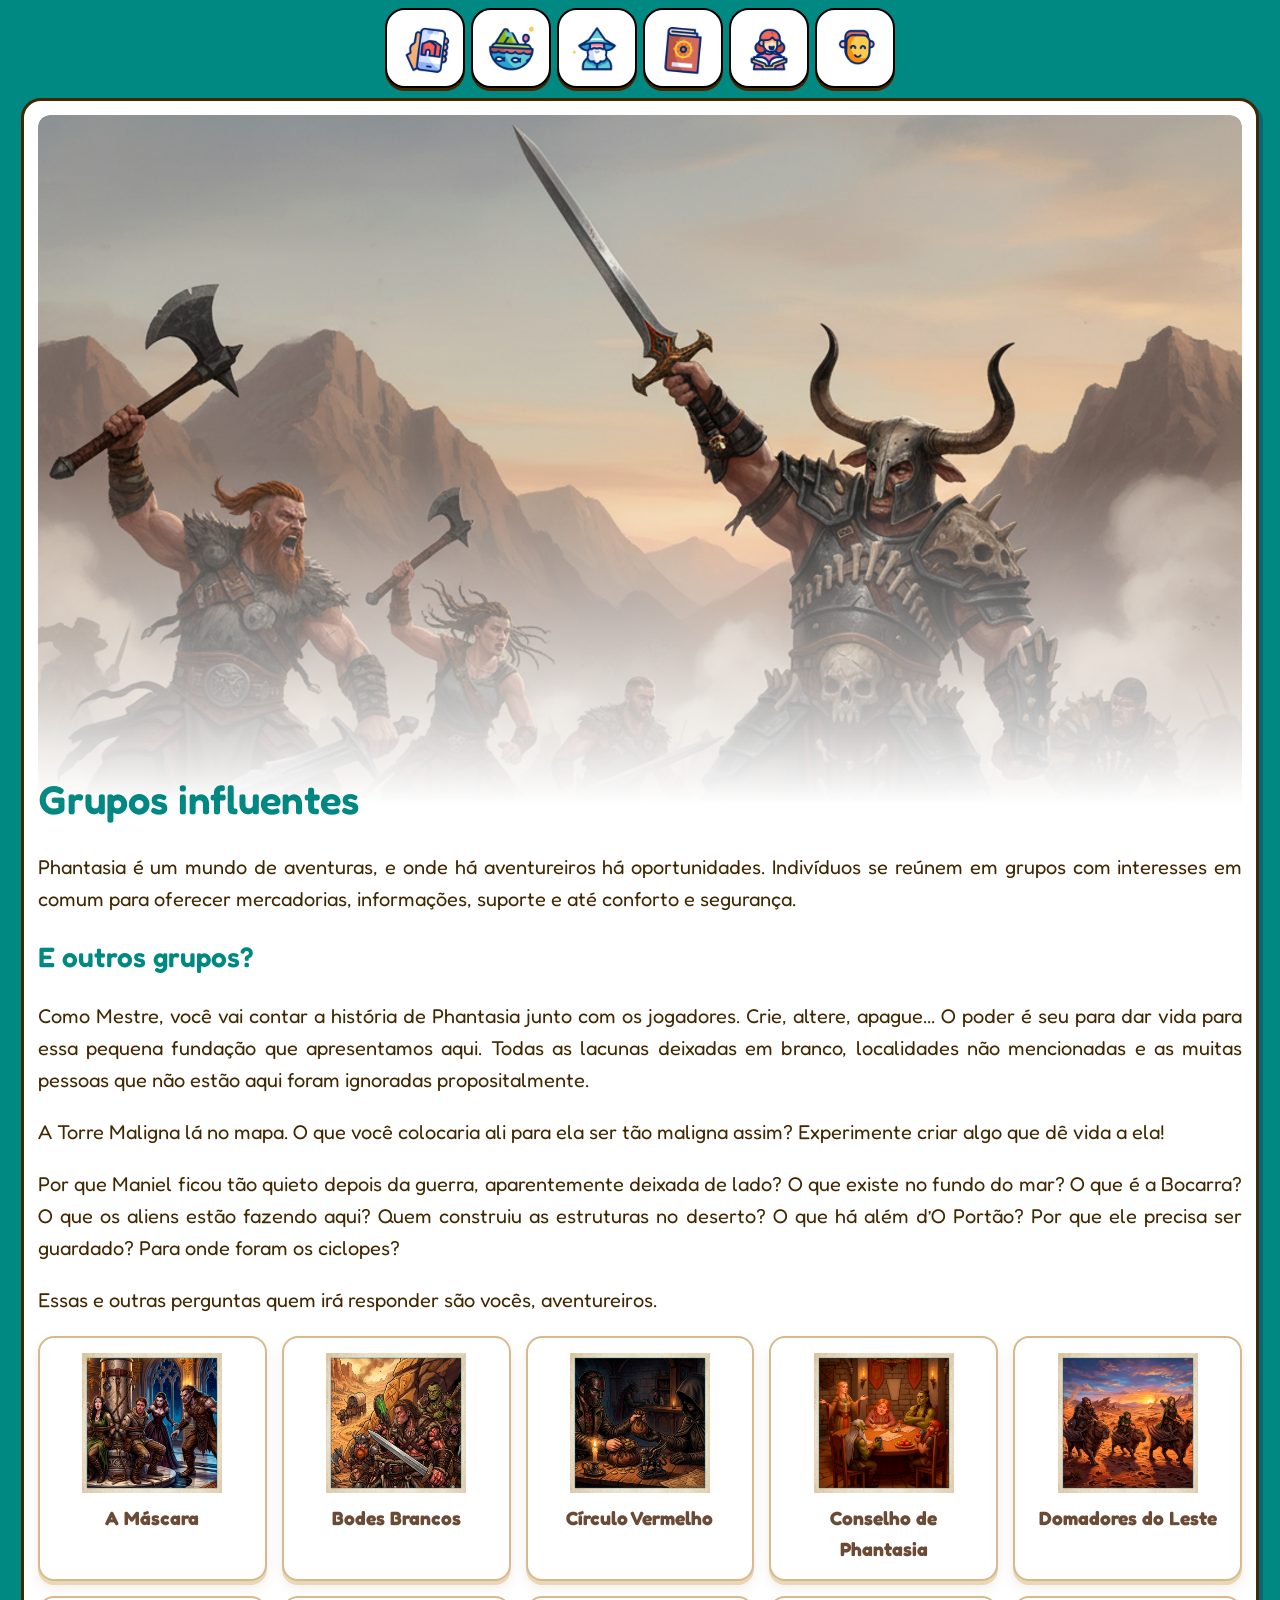
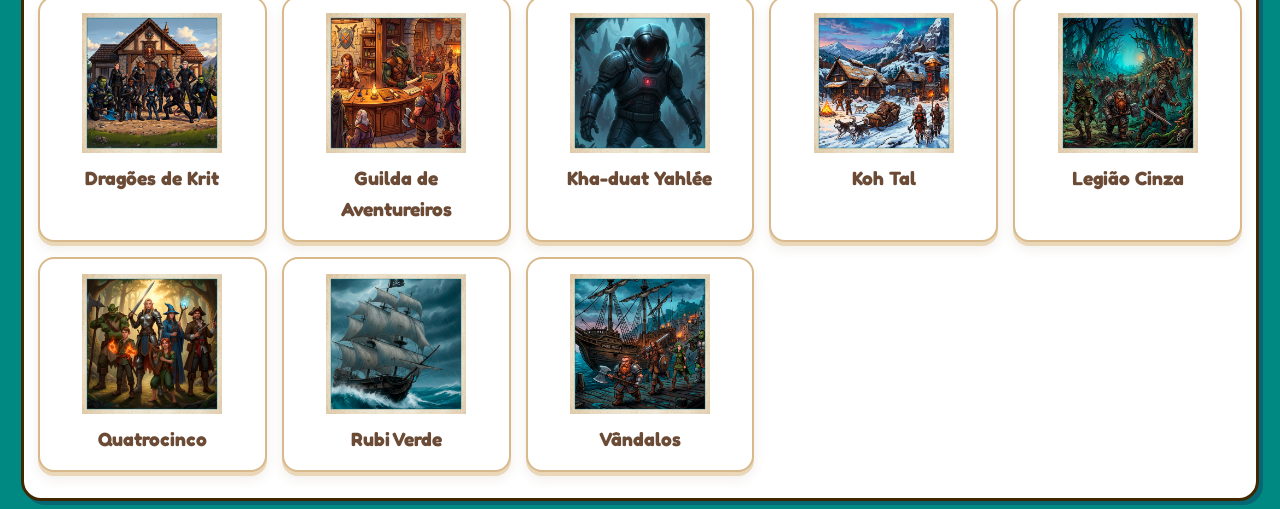
==== commit e560ef12: "Update cenario_grupos.htm" ====
--- a/cenario/cenario_grupos.htm
+++ b/cenario/cenario_grupos.htm
@@ -468,6 +468,8 @@
                             Marvelus se isolou na sua torre, Ulfric equilibra seu tempo entre as aventuras com a mãe e os estudos com o pai, e Laminia viaja pelo 
                             reino contando histórias.
                         </p>
+                        <img src="../recursos/imagens/grupos/quatrocinco.png" class="imagem-texto">
+                        <br><span class="textoItalico">Os jovens Quatrocinco na época da Guerra.</span>
                         <button type="button" class="fechar-topico">Fechar tópico</button>
                     </details>
 
@@ -564,4 +566,4 @@
             </div>
         </div>
     </body>
-</html>+</html>
--- a/recursos/estilos/pagina.css
+++ b/recursos/estilos/pagina.css
@@ -1,7 +1,14 @@
 @font-face {
   font-family: 'Fredoka';
-  src: url('../fontes/Fredoka-VariableFont_wdth,wght.ttf') format('truetype-variations');
+  src: url('../fontes/fredoka_variable_font.ttf') format('truetype-variations');
   font-weight: 300 700;
+  font-style: normal;
+}
+
+@font-face {
+  font-family: 'Finger Paint';
+  src: url('../fontes/finger_paint.ttf') format('truetype');
+  font-weight: normal;
   font-style: normal;
 }
 
@@ -46,6 +53,8 @@
     user-select: none;
     -webkit-user-select: none;
     touch-action: manipulation;
+    -webkit-user-select: none;
+    -webkit-tap-highlight-color: transparent;
 }
 
 .botaoFofinho {
@@ -86,26 +95,70 @@
     box-sizing: border-box;
 }
 
-.citacao {
+/* .citacao {
     position: relative;
     width: 100%;
     border: none;
     border-radius: 10px;
     padding: 1.4em 0.8em 0.1em 0.8em;
     margin-inline: auto;
-    background: #fff1d6;
+    /* background: #fff1d6; */
+    /* background-image: url("../imagens/fundo_citacao.png");
+    background-size: 100% 100%;
+    background-repeat: no-repeat;
+    background-position: center;
+    isolation: isolate;
+    /* box-shadow: 3px 0 0 0 #066674 inset; */
+    /* box-sizing: border-box;
+    overflow: hidden;
+    transform: translateZ(0);
+} */
+
+.citacao {
+    position: relative;
+    width: 100%;
+    border: none;
+    border-radius: 10px;
+    padding: 1.4em 0.8em 0.1em 0.8em;
+    margin-inline: auto;
+    background: #fff5f0;
     box-shadow: 3px 0 0 0 #066674 inset;
     box-sizing: border-box;
 }
 
-.citacao::after {
-  content: "";
+.aviso {
+    position: relative;
+    width: 100%;
+    border: none;
+    border-radius: 10px;
+    padding: 1.4em 0.8em 0.1em 0.8em;
+    margin-inline: auto;
+    background: #fff5f0;
+    box-shadow: 3px 0 0 0 #066674 inset;
+    box-sizing: border-box;
+}
+
+.aviso::after {
+  content: " ";
   position: absolute;
   top: 10px; /* Distância do topo */
   right: 10px; /* Distância da direita */
   width: 30px; /* Largura do ícone */
   height: 30px; /* Altura do ícone */
-  background-image: url('../imagens/icones/citacao_azul.png');
+  background-image: url('../imagens/icones/icone_capivara.png');
+  background-size: contain;
+  background-repeat: no-repeat;
+  background-position: center;
+}
+
+.citacao::after {
+  content: " ";
+  position: absolute;
+  top: 10px; /* Distância do topo */
+  right: 10px; /* Distância da direita */
+  width: 30px; /* Largura do ícone */
+  height: 30px; /* Altura do ícone */
+  background-image: url('../imagens/icones/citacao_lapis.png');
   background-size: contain;
   background-repeat: no-repeat;
   background-position: center;
--- a/recursos/estilos/texto.css
+++ b/recursos/estilos/texto.css
@@ -17,7 +17,7 @@
 }
 
 .subtitulo-interno {
-    margin-left: 20px;
+    margin-left: 10px;
     margin-right: 20px;
 }
 
@@ -26,8 +26,15 @@
     text-align: center;
 }
 
-.subtitulo-ficha::before, .subtitulo-interno::before {
+.subtitulo-ficha::before {
     content: '📜'; /* ✨, 🛡️, ⚔️, 📜, ⭐ */
+    font-size: 0.95em;
+    display: inline-block;
+    animation: balanco 2s infinite ease-in-out; 
+}
+
+.subtitulo-interno::before {
+    content: '✨'; /* ✨, 🛡️, ⚔️, 📜, ⭐ */
     font-size: 0.95em;
     display: inline-block;
     animation: balanco 2s infinite ease-in-out; 
@@ -146,5 +153,17 @@
 .citacaoNome {
     font-size: 0.8em;
     color: #066674;
-    font-weight: 500;;
+    font-weight: 500;
+    font-family: 'Fredoka', sans-serif;
+}
+
+.citacaoTexto {
+    font-family: 'Finger Paint', sans-serif;
+    font-size: 0.9em;
+}
+
+.arquetipo-tag {
+    font-size: 0.8em !important;
+    color: #066674 !important;
+    font-family: 'Fredoka', sans-serif !important;
 }
--- a/recursos/estilos/topico.css
+++ b/recursos/estilos/topico.css
@@ -119,6 +119,7 @@
 
 .fechar-topico {
     display: block;
+    font-family: 'Fredoka', sans-serif;
     margin: 10px auto 20px;
     padding: 8px 18px;
     border: 1px solid #d3a875;
--- a/recursos/estilos/imagens.css
+++ b/recursos/estilos/imagens.css
@@ -106,3 +106,32 @@
         object-fit: contain;
     }
 }
+
+/* VIDEOS */
+
+.videoYoutube {
+    position: relative;
+    width: 100%;
+    max-width: 900px;
+    aspect-ratio: 16 / 9;
+    margin: 2rem auto;
+    overflow: hidden;
+    background: #000;
+    border-radius: 12px;
+    box-shadow: #066674 0 3px 0 0;
+}
+
+.videoYoutube iframe {
+    width: 100%;
+    height: 100%;
+    display: block;
+    border: 0;
+}
+
+/* Em telas pequenas */
+@media (max-width: 600px) {
+    .videoYoutube {
+        margin: 1.5rem 0;
+        border-radius: 8px;
+    }
+}
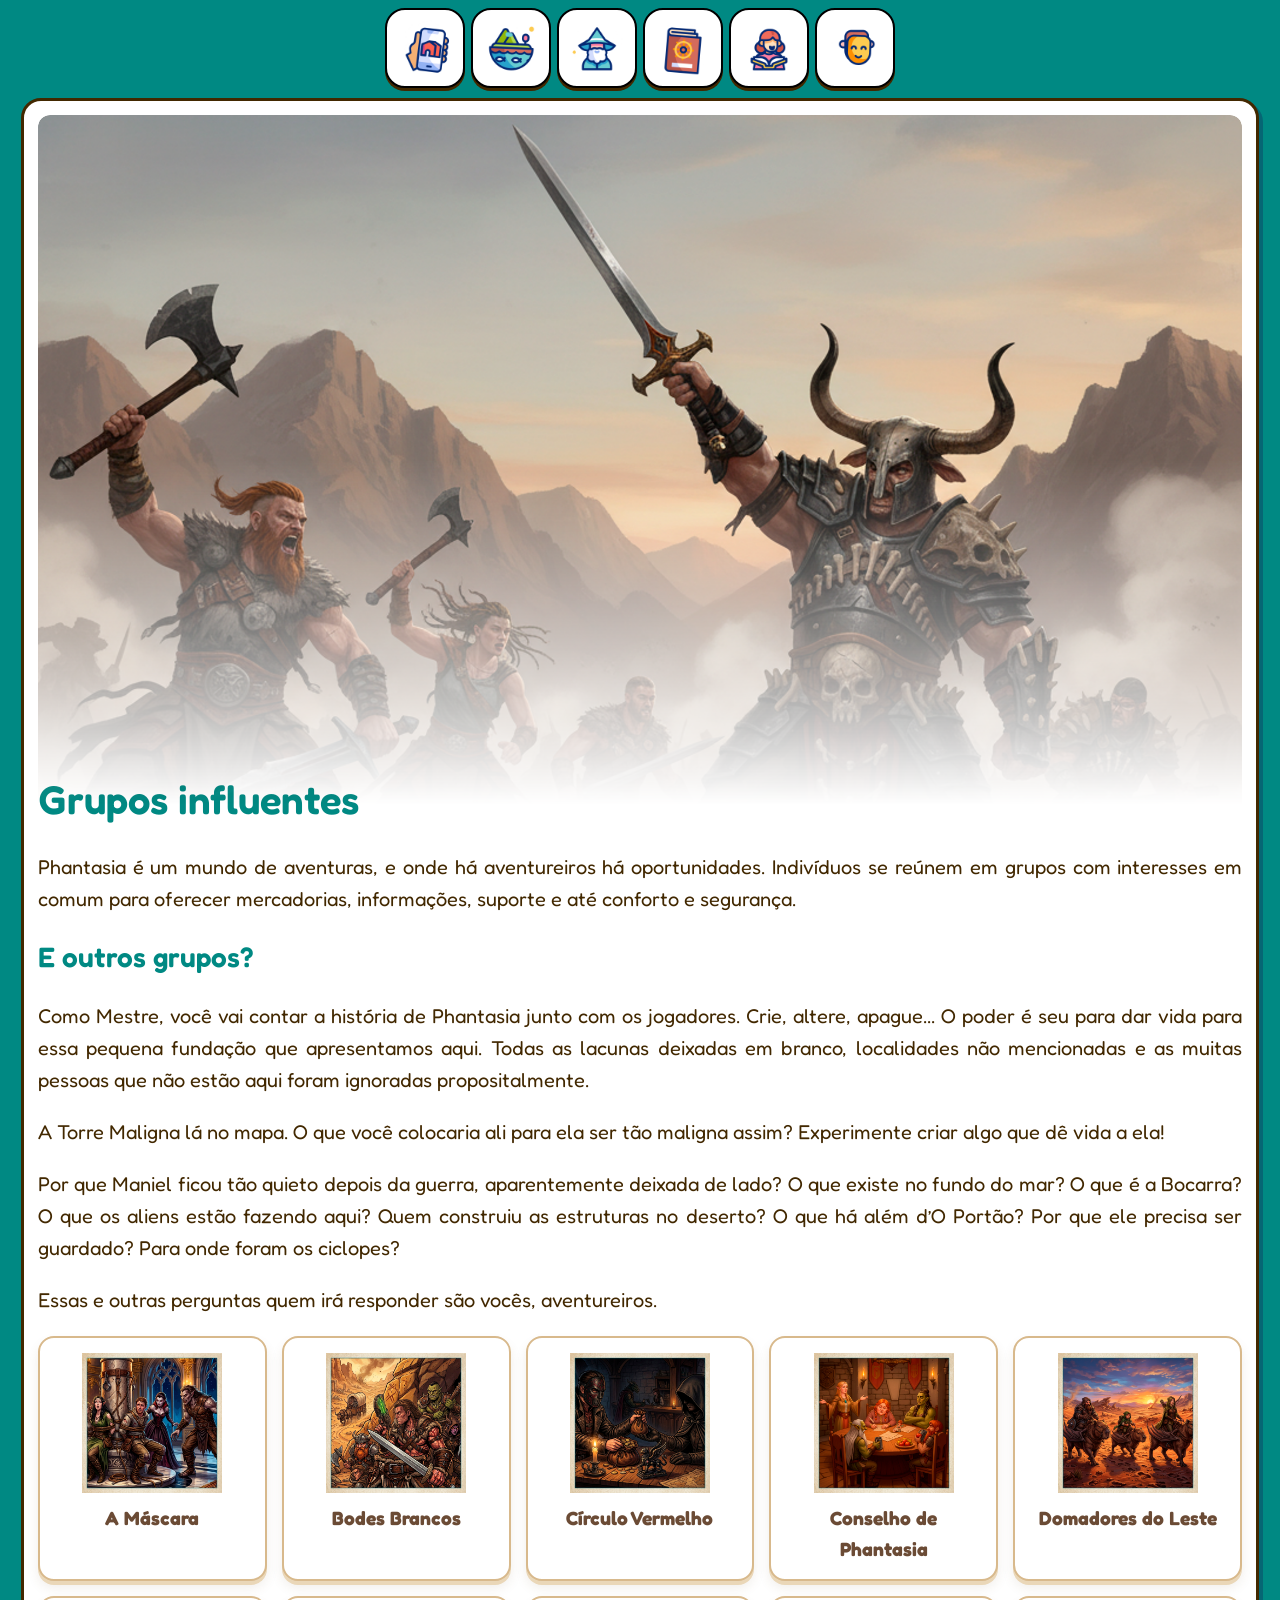
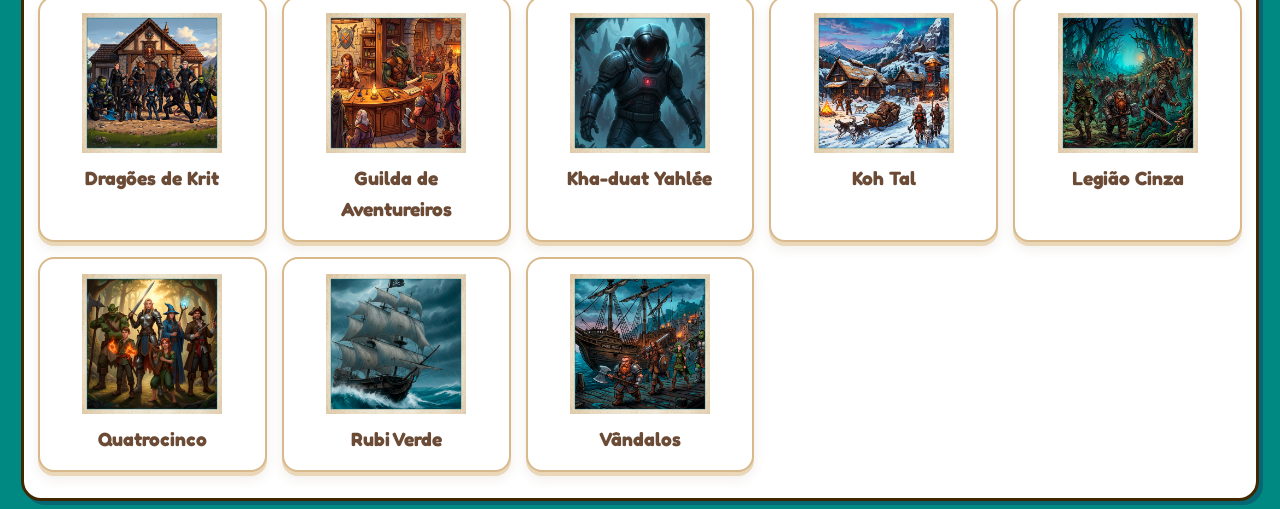
==== commit 22d206fc: "Update cenario_grupos.htm" ====
--- a/cenario/cenario_grupos.htm
+++ b/cenario/cenario_grupos.htm
@@ -469,7 +469,7 @@
                             reino contando histórias.
                         </p>
                         <img src="../recursos/imagens/grupos/quatrocinco.png" class="imagem-texto">
-                        <br><span class="textoItalico">Os jovens Quatrocinco na época da Guerra.</span>
+                        <p><span class="textoItalico">Os jovens Quatrocinco na época da Guerra.</span></p>
                         <button type="button" class="fechar-topico">Fechar tópico</button>
                     </details>
 
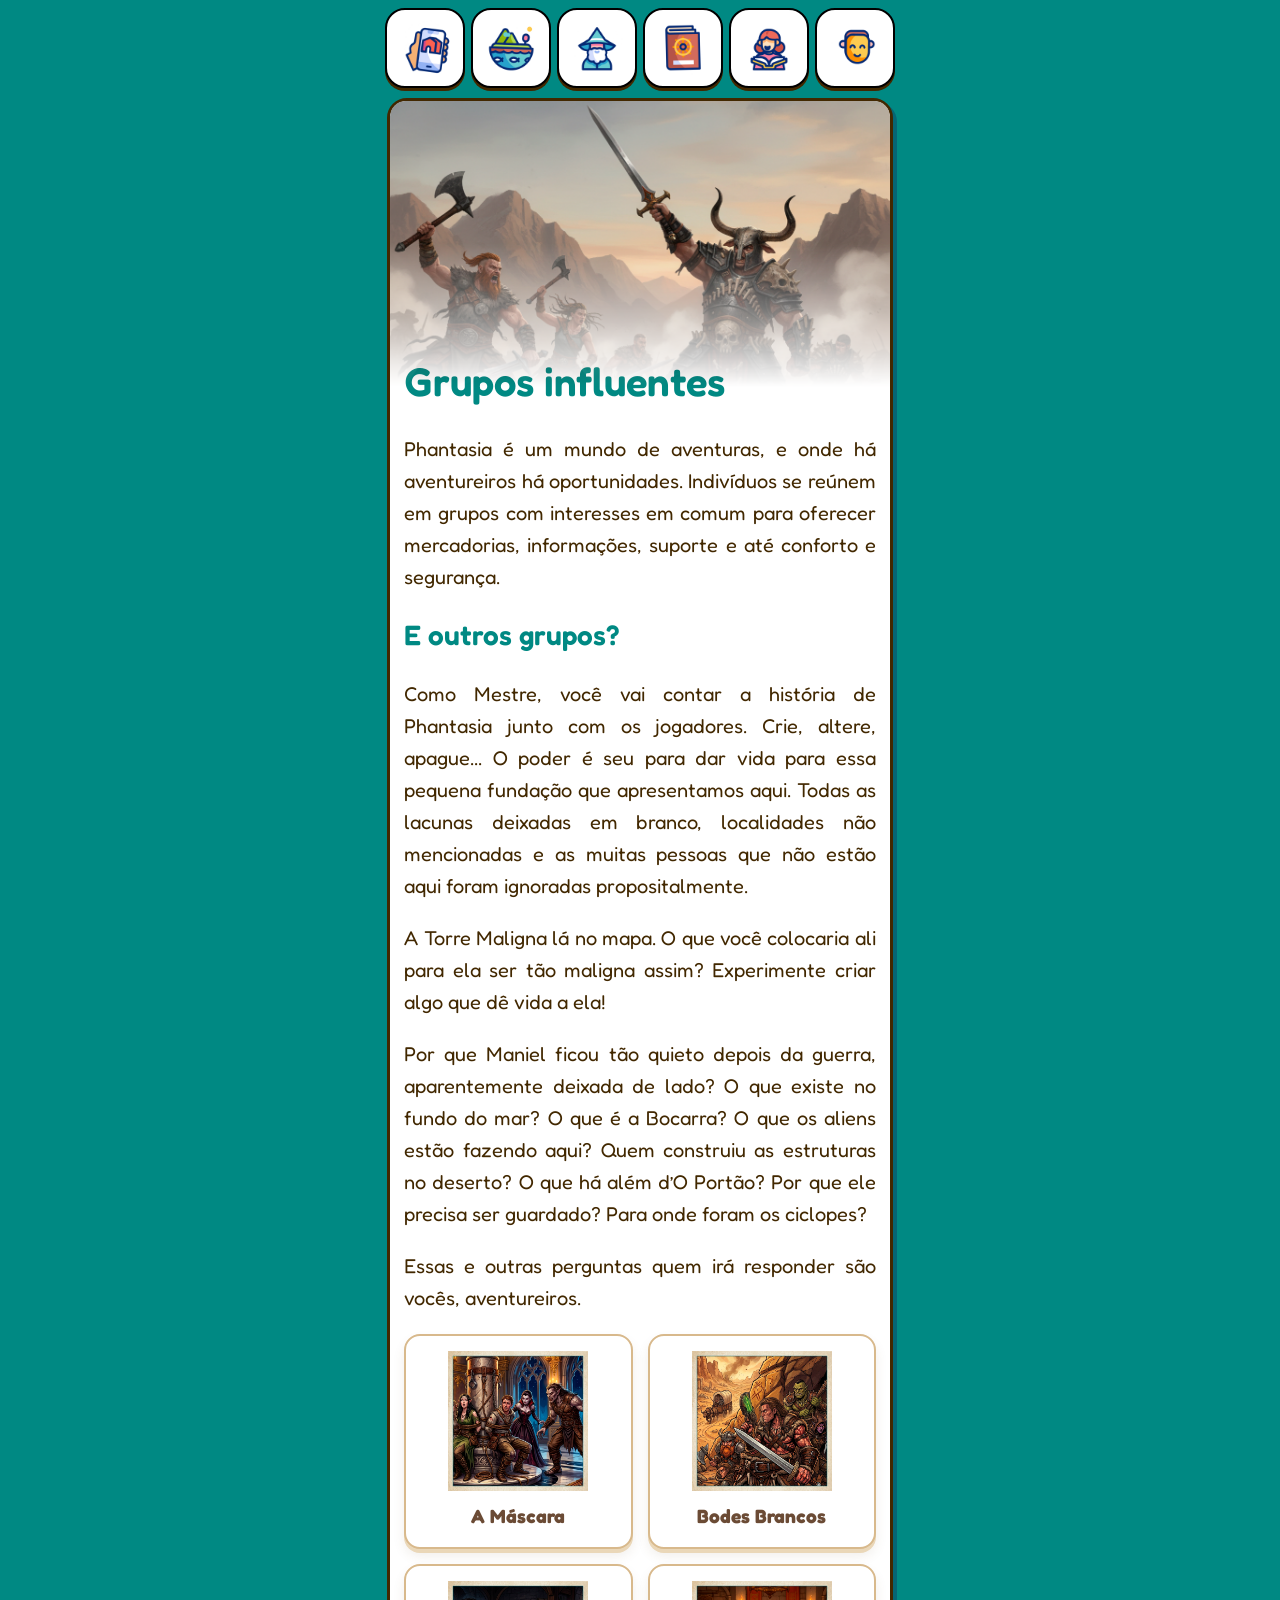
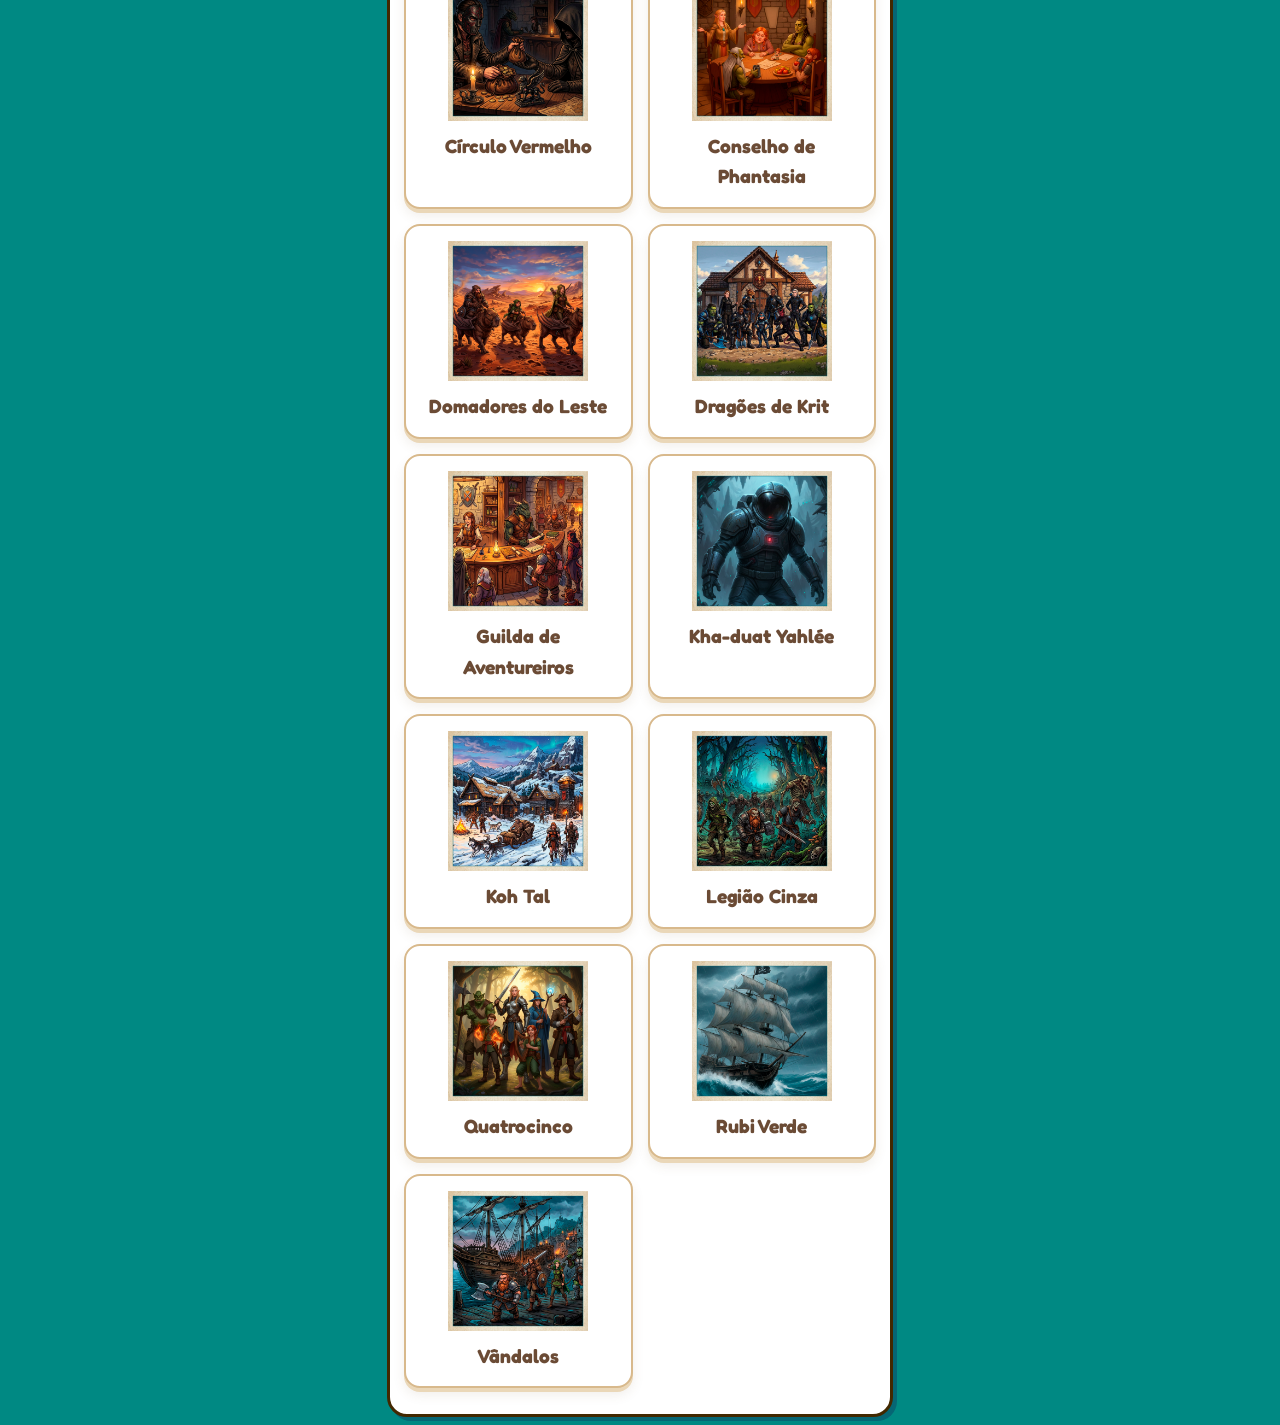
==== commit 957d7181: "Update cenario_grupos.htm" ====
--- a/cenario/cenario_grupos.htm
+++ b/cenario/cenario_grupos.htm
@@ -1,6 +1,7 @@
 <html lang="pt-BR">
     <head>
         <title>Capivaras & Calabouços - Grupos Influentes</title>
+        <link rel="icon" type="image/x-icon" href="/images/favicon.ico">
         <link rel="stylesheet" href="../recursos/estilos/pagina.css">
         <link rel="stylesheet" href="../recursos/estilos/texto.css">
         <link rel="stylesheet" href="../recursos/estilos/topico.css">
--- a/recursos/estilos/pagina.css
+++ b/recursos/estilos/pagina.css
@@ -51,7 +51,6 @@
     text-align: center;
     text-decoration: none;
     user-select: none;
-    -webkit-user-select: none;
     touch-action: manipulation;
     -webkit-user-select: none;
     -webkit-tap-highlight-color: transparent;
@@ -78,6 +77,7 @@
     .botaoFofinho, .botaoFofinho-externo {
         min-width: 120px;
         padding: 0 25px;
+        -webkit-tap-highlight-color: transparent;
     }
 }
 
@@ -93,6 +93,12 @@
     background: #ffffff;
     box-shadow: 4px 4px 0 #066674;
     box-sizing: border-box;
+}
+
+@media (min-width: 768px) {
+    .conteudoPrincipal {
+        width: 40%;
+    }
 }
 
 /* .citacao {
@@ -121,10 +127,20 @@
     border-radius: 10px;
     padding: 1.4em 0.8em 0.1em 0.8em;
     margin-inline: auto;
-    background: #fff5f0;
+
+    background: linear-gradient(
+        to left,
+        #fff5f0 0%,
+        #fff5f0 65%,
+        rgba(255, 245, 240, 0.8) 75%,
+        rgba(255, 245, 240, 0) 100%
+    );
+
     box-shadow: 3px 0 0 0 #066674 inset;
     box-sizing: border-box;
 }
+
+
 
 .aviso {
     position: relative;
@@ -300,4 +316,4 @@
     background-color: #422800;
     border-radius: 50%;
     flex-shrink: 0;
-}+}
--- a/recursos/estilos/imagens.css
+++ b/recursos/estilos/imagens.css
@@ -27,17 +27,42 @@
     flex-shrink: 0;
 }
 
-.imagem-cabecalho, .imagem-cabecalho-interno {
+.imagem-cabecalho-interno {
     width: 100%;
     height: auto;
     display: block;
     margin-bottom: -38px;
+    
     -webkit-mask-image: linear-gradient(
         to bottom,
         black 0%,
         black 50%,
         transparent 100%
     );
+    mask-image: linear-gradient(
+        to bottom,
+        black 0%,
+        black 50%,
+        transparent 100%
+    );
+}
+
+.imagem-cabecalho {
+    width: calc(100% + 28px);
+    height: auto;
+    display: block;
+    margin-left: -14px;
+    margin-right: -14px;
+    margin-top: -14px;
+    margin-bottom: -38px;
+
+    -webkit-mask-image: linear-gradient(
+        to bottom,
+        black 0%,
+        black 50%,
+        transparent 100%
+    );
+
     mask-image: linear-gradient(
         to bottom,
         black 0%,
@@ -54,7 +79,7 @@
 }
 
 .imagem-cabecalho {
-    border-radius: 12px 12px 0 0;
+    border-radius: 15px 15px 0 0;
 }
 
 .icone-menu {
@@ -111,8 +136,8 @@
 
 .videoYoutube {
     position: relative;
-    width: 100%;
-    max-width: 900px;
+    width: 95%;
+    /* max-width: 900px; */
     aspect-ratio: 16 / 9;
     margin: 2rem auto;
     overflow: hidden;
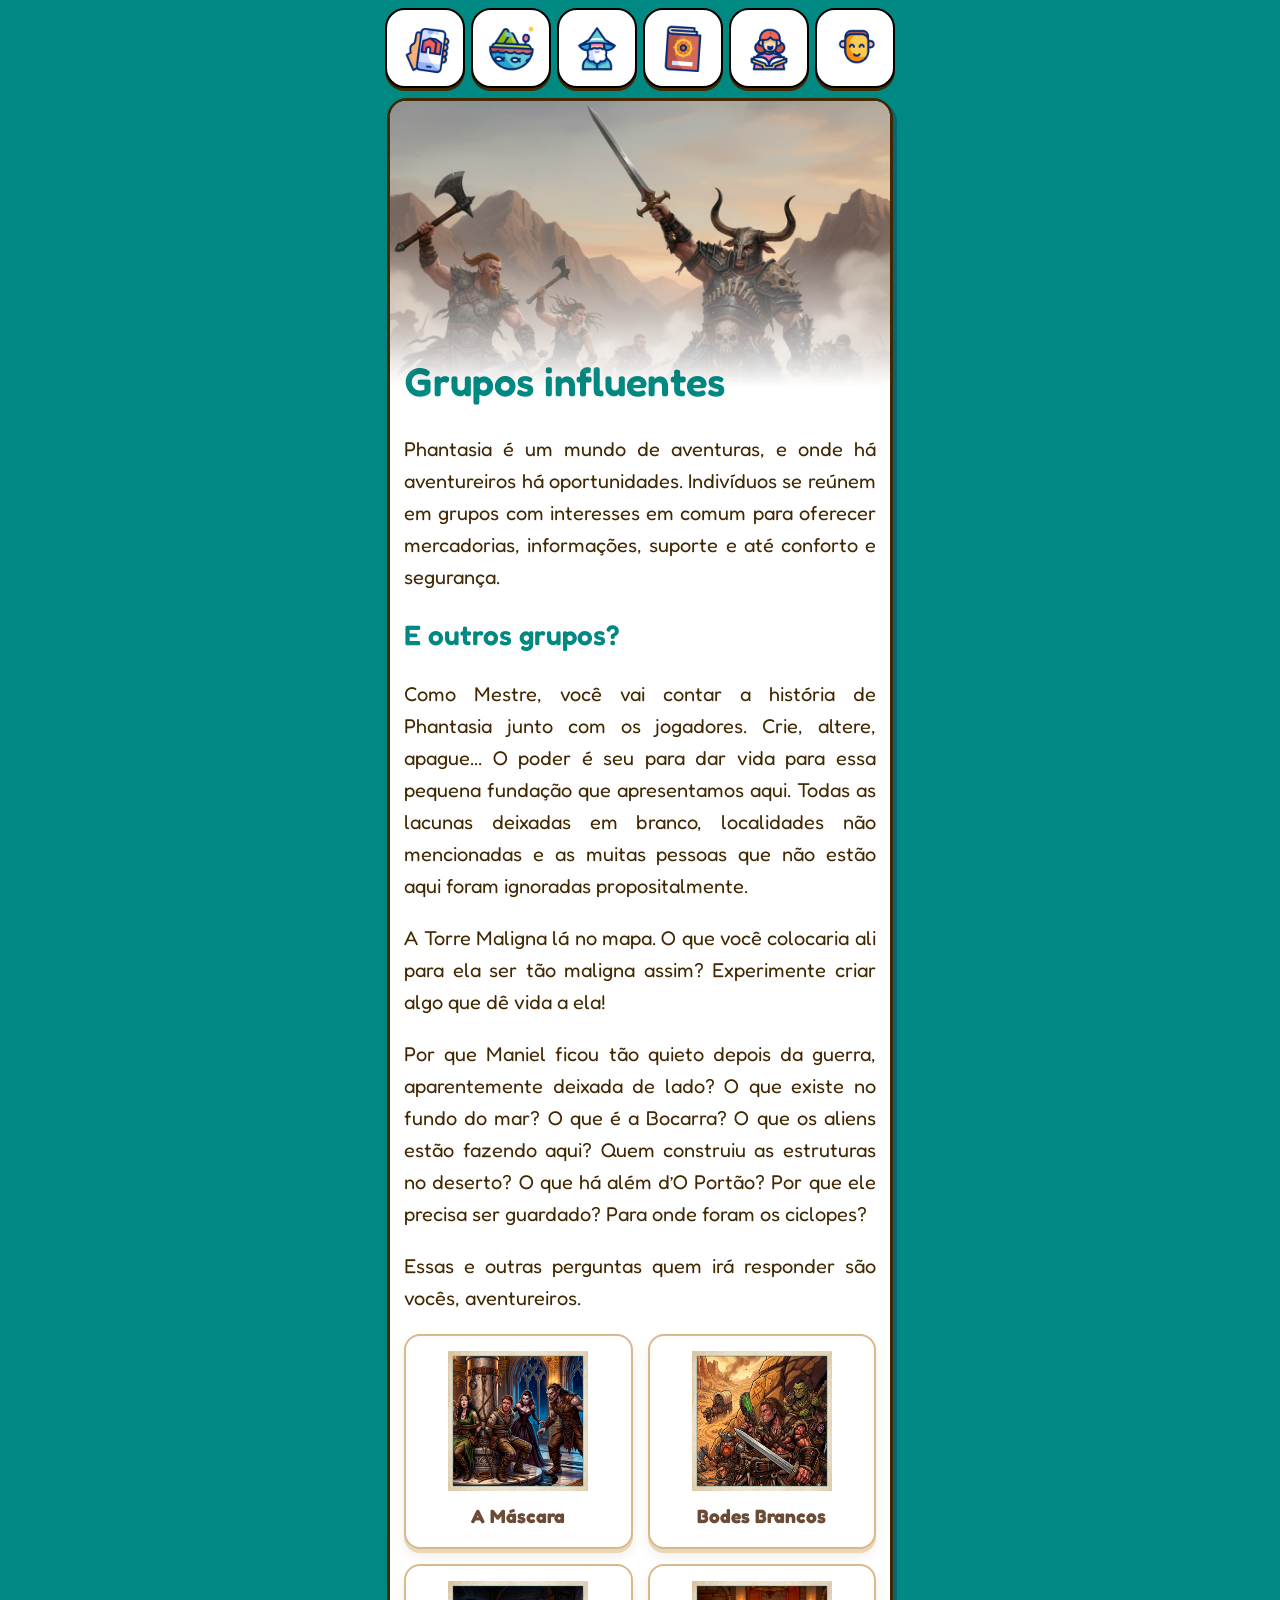
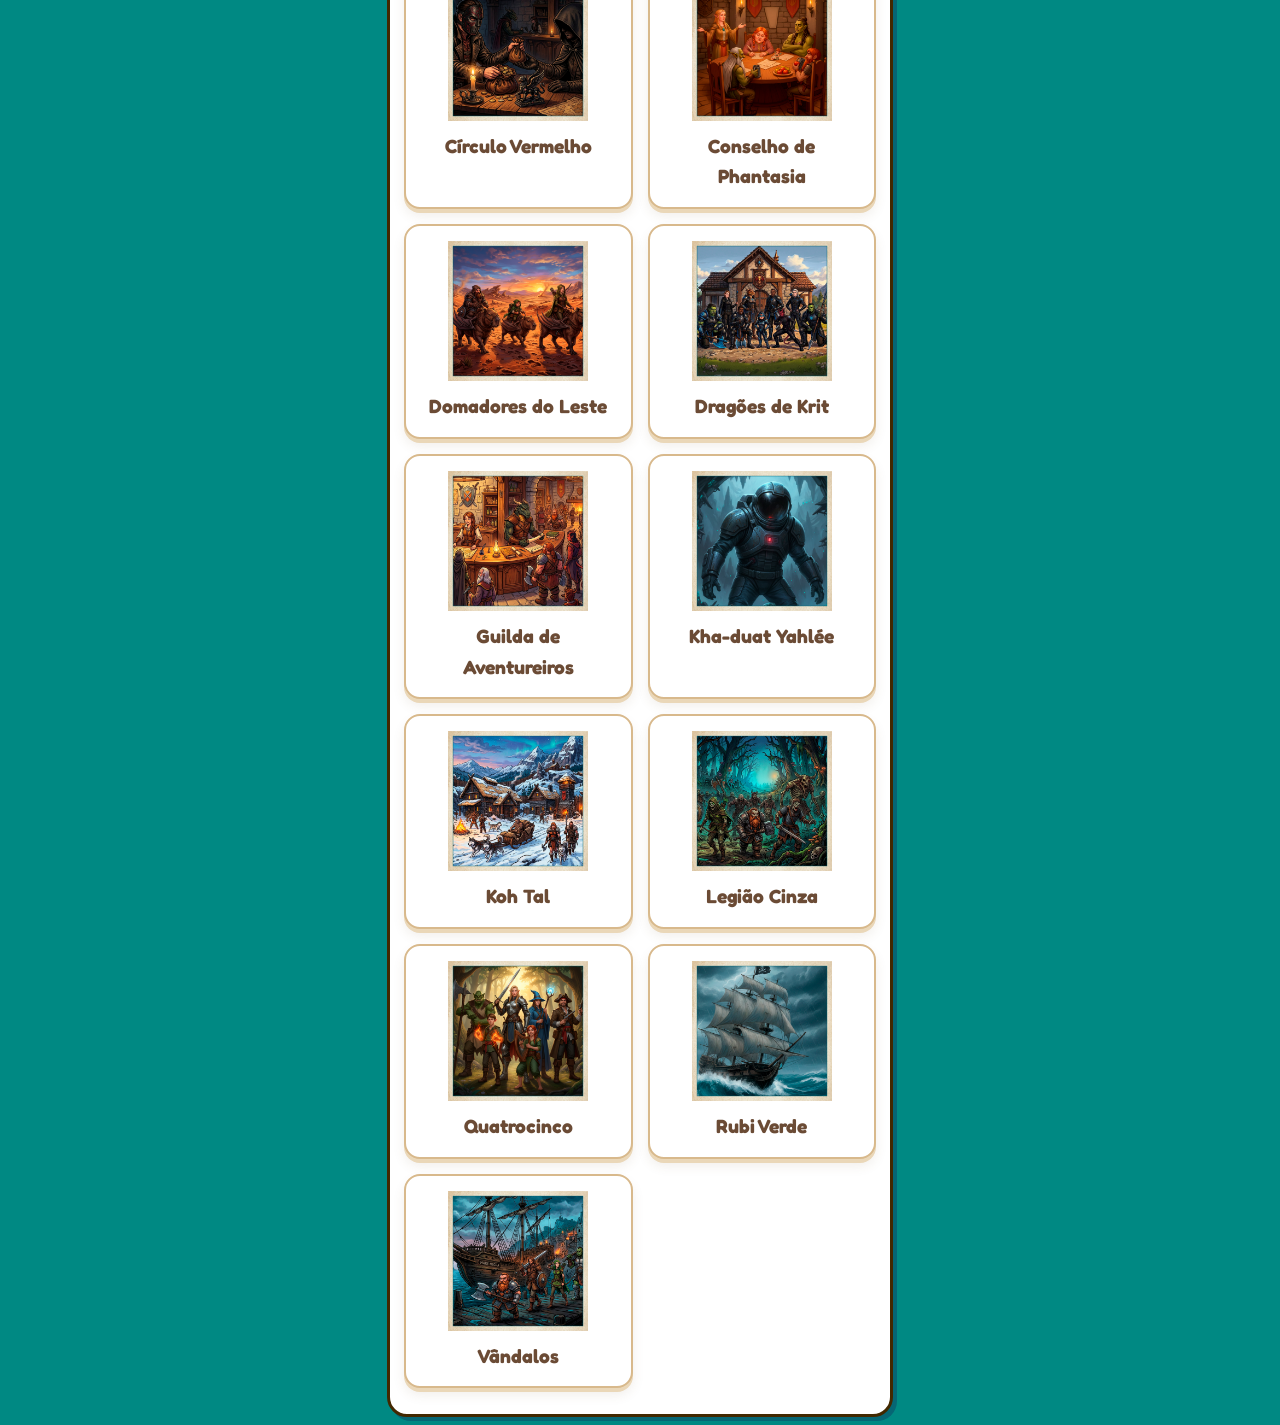
==== commit cac0cdf8: "Update cenario_grupos.htm" ====
--- a/cenario/cenario_grupos.htm
+++ b/cenario/cenario_grupos.htm
@@ -1,7 +1,7 @@
 <html lang="pt-BR">
     <head>
         <title>Capivaras & Calabouços - Grupos Influentes</title>
-        <link rel="icon" type="image/x-icon" href="/images/favicon.ico">
+        <link rel="icon" type="image/x-icon" href="./favicon.ico">
         <link rel="stylesheet" href="../recursos/estilos/pagina.css">
         <link rel="stylesheet" href="../recursos/estilos/texto.css">
         <link rel="stylesheet" href="../recursos/estilos/topico.css">
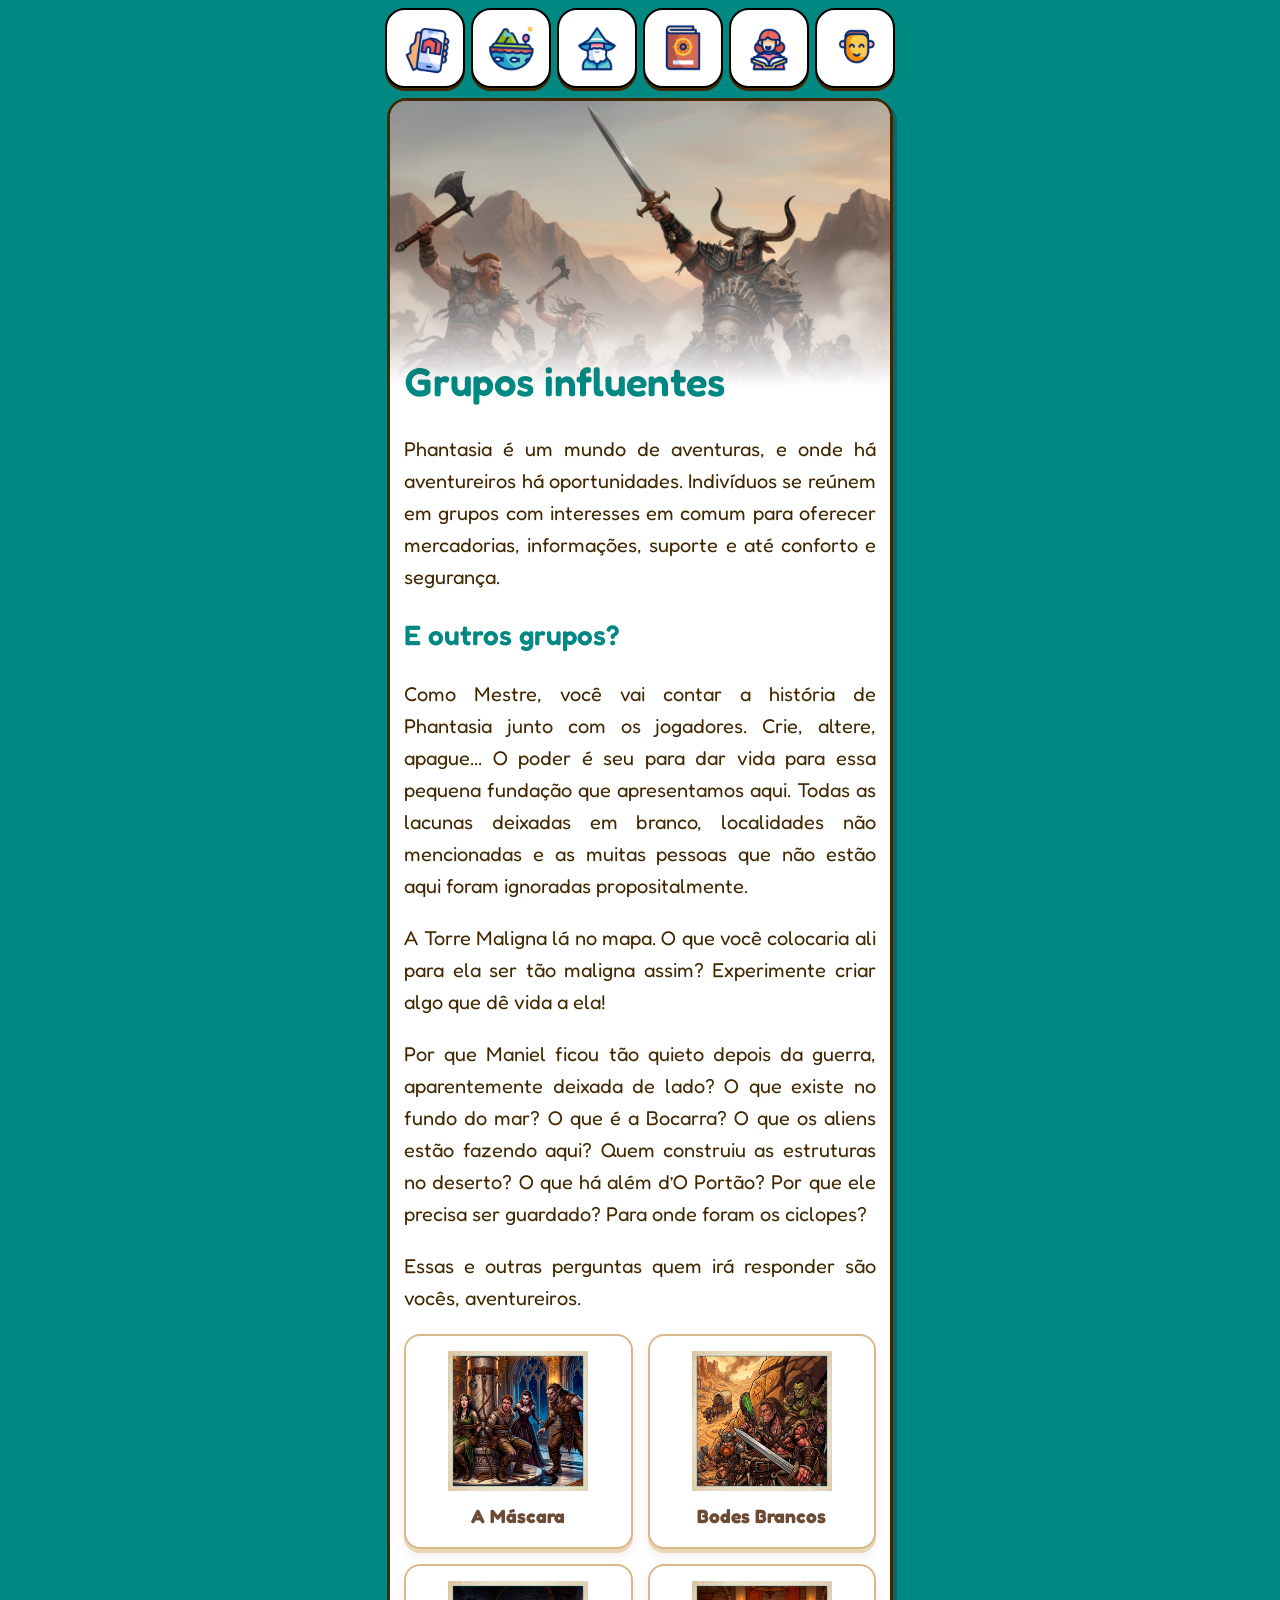
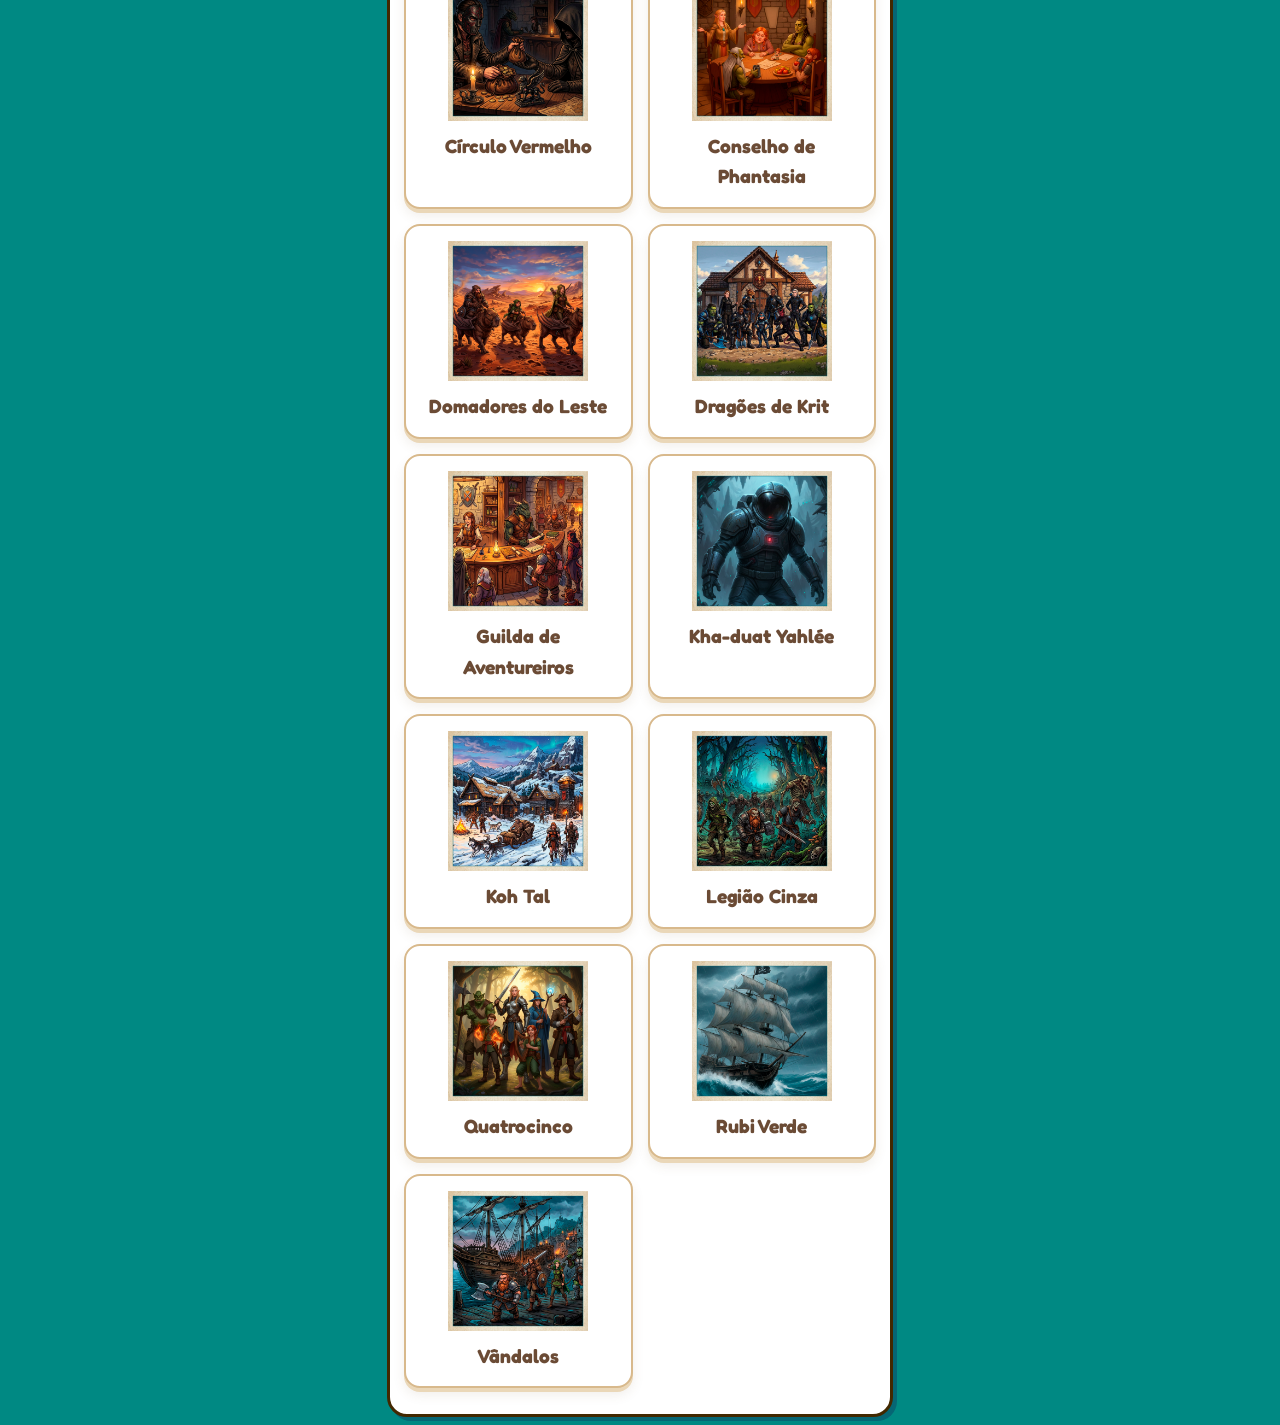
==== commit c3038d7c: "Update cenario_grupos.htm" ====
--- a/cenario/cenario_grupos.htm
+++ b/cenario/cenario_grupos.htm
@@ -1,7 +1,7 @@
 <html lang="pt-BR">
     <head>
         <title>Capivaras & Calabouços - Grupos Influentes</title>
-        <link rel="icon" type="image/x-icon" href="./favicon.ico">
+        <link rel="icon" type="image/x-icon" href="../favicon.ico">
         <link rel="stylesheet" href="../recursos/estilos/pagina.css">
         <link rel="stylesheet" href="../recursos/estilos/texto.css">
         <link rel="stylesheet" href="../recursos/estilos/topico.css">
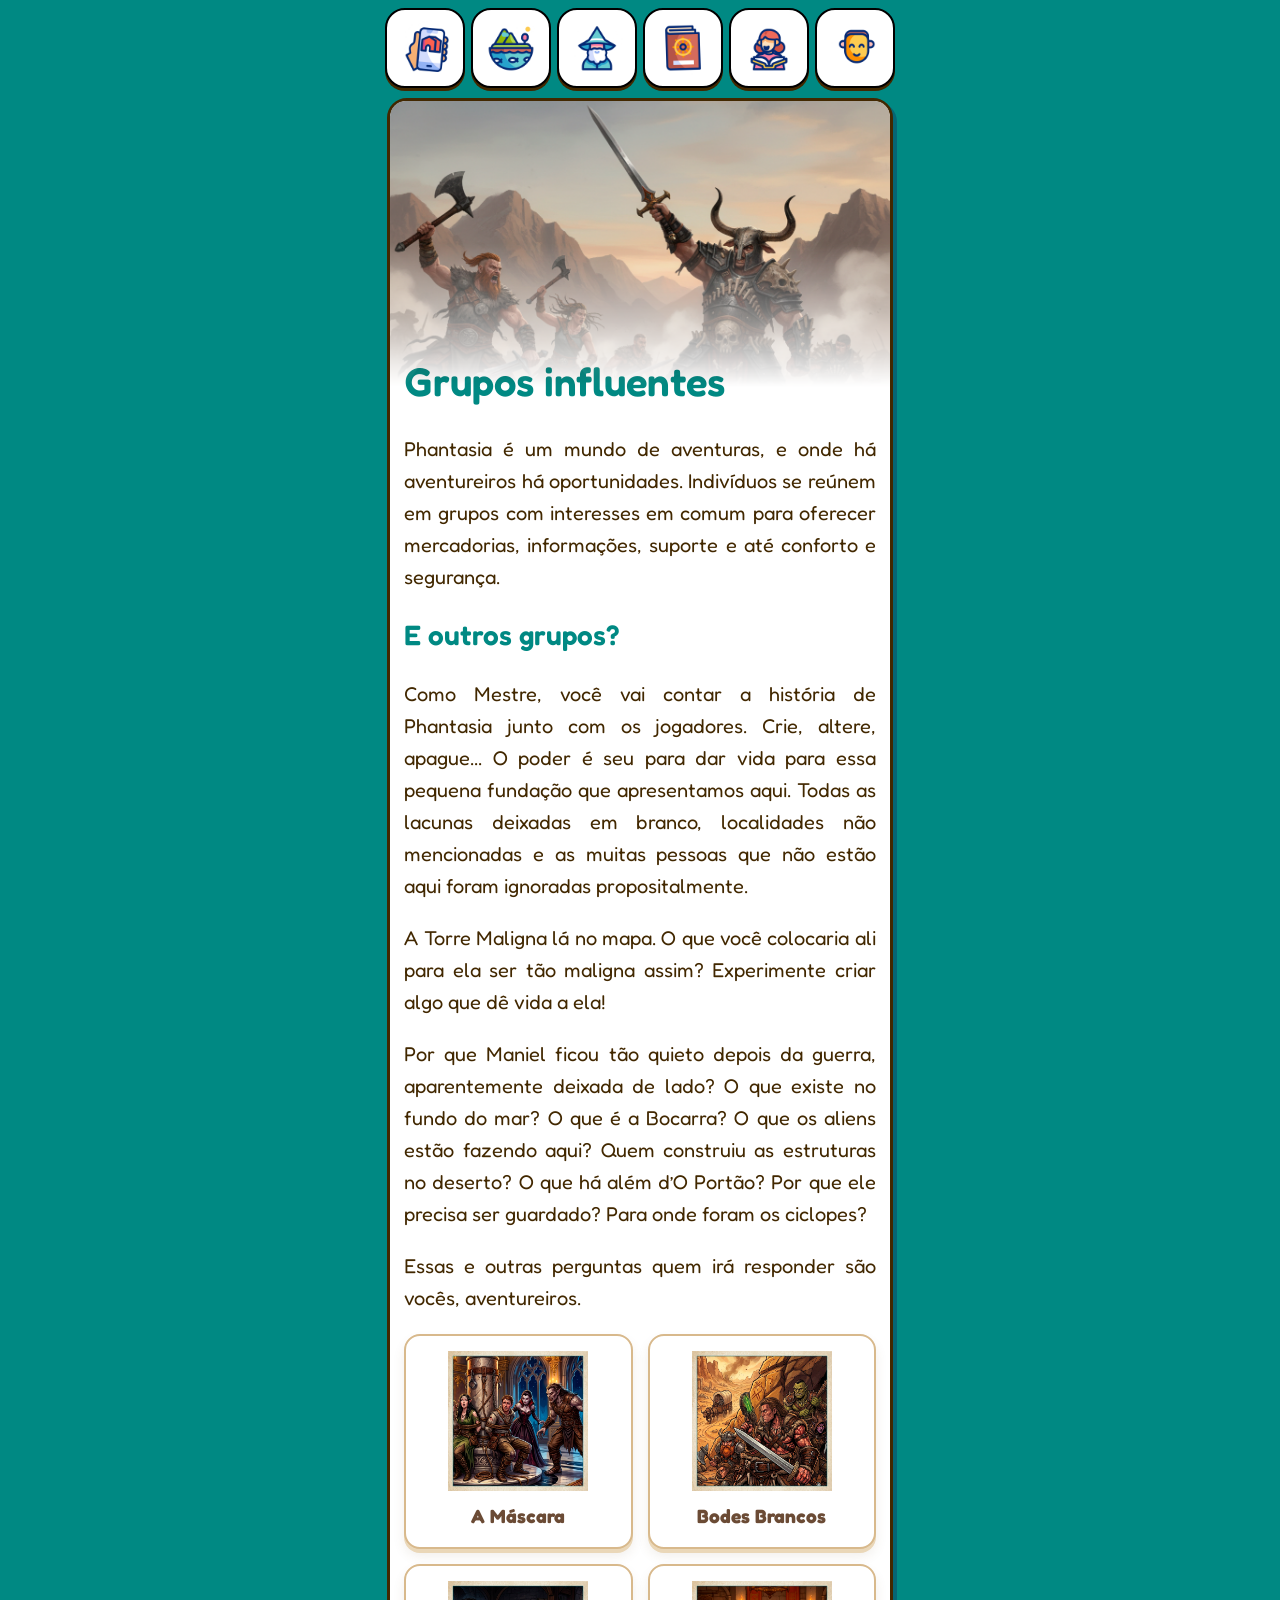
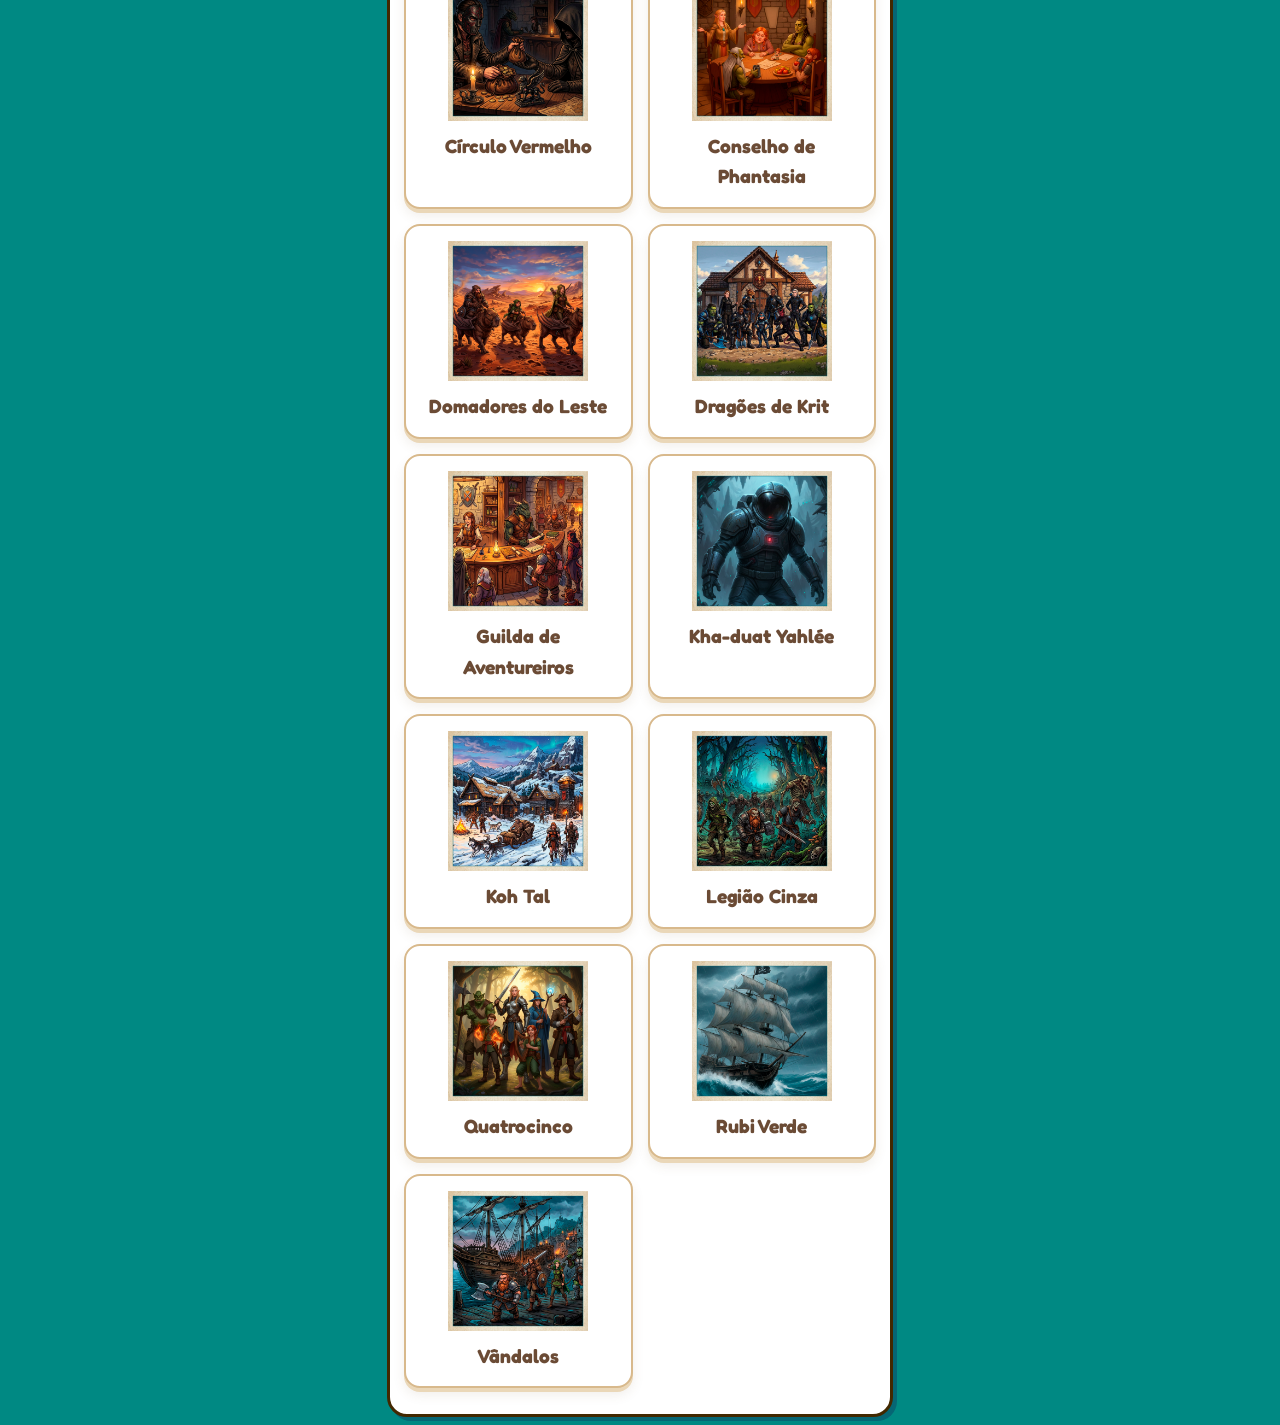
==== commit c06e660f: "upd" ====
--- a/cenario/cenario_grupos.htm
+++ b/cenario/cenario_grupos.htm
@@ -13,9 +13,10 @@
 
     <body>
         <script src="../recursos/scripts/menu_overlay.js"></script>
+        <script src="../recursos/scripts/topo.js"></script>
 
         <div id="navJogador" class="overlay">
-            <a href="javascript:void(0)" class="closebtn" onclick="fechaJogador()">&times;</a>
+            <a href="javascript:void(0)" class="closebtn" onclick="fechaJogador()">X</a>
             <div class="overlay-content">
                 <a href="../jogador/jogador_index.htm">Olá, Jogador!</a>
                 <a href="../jogador/jogador_criando.htm">Criando e Ficha</a>
@@ -30,7 +31,7 @@
         </div>
 
         <div id="navMestre" class="overlay">
-            <a href="javascript:void(0)" class="closebtn" onclick="fechaMestre()">&times;</a>
+            <a href="javascript:void(0)" class="closebtn" onclick="fechaMestre()">X</a>
             <div class="overlay-content">
                 <a href="../mestre/mestre_index.htm">Olá, Mestre!</a>
                 <a href="../mestre/mestre_conceitos.htm">Conceitos</a>
@@ -43,7 +44,7 @@
         </div>
 
         <div id="navCenario" class="overlay">
-            <a href="javascript:void(0)" class="closebtn" onclick="fechaCenario()">&times;</a>
+            <a href="javascript:void(0)" class="closebtn" onclick="fechaCenario()">X</a>
             <div class="overlay-content">
                 <a href="./cenario_phantasia.htm">Breve história</a>
                 <a href="./cenario_locais.htm">Locais importantes</a>
@@ -54,7 +55,7 @@
         </div>
         
         <div id="navRegras" class="overlay">
-            <a href="javascript:void(0)" class="closebtn" onclick="fechaRegras()">&times;</a>
+            <a href="javascript:void(0)" class="closebtn" onclick="fechaRegras()">X</a>
             <div class="overlay-content">
                 <a href="../regras/regras_gerais.htm">Regras gerais</a>
                 <a href="../regras/regras_combate.htm">Combate</a>
@@ -63,7 +64,7 @@
         </div>
 
         <div id="navInterpretando" class="overlay">
-            <a href="javascript:void(0)" class="closebtn" onclick="fechaInterpretando()">&times;</a>
+            <a href="javascript:void(0)" class="closebtn" onclick="fechaInterpretando()">X</a>
             <div class="overlay-content">
                 <a href="../interpretando/interpretando_index.htm">Interpretando</a>
                 <a href="../interpretando/interpretando_arquetipos.htm">Arquétipos</a>
@@ -566,5 +567,6 @@
 
             </div>
         </div>
+        <button id="voltarTopo" aria-label="Voltar ao topo" title="Voltar ao topo">↑</button>
     </body>
 </html>
--- a/recursos/estilos/pagina.css
+++ b/recursos/estilos/pagina.css
@@ -317,3 +317,28 @@
     border-radius: 50%;
     flex-shrink: 0;
 }
+
+#voltarTopo {
+    position: fixed;
+    right: 20px;
+    bottom: 20px;
+    width: 40px;
+    height: 40px;
+    border: none;
+    border-radius: 50%;
+    background: rgba(0, 0, 0, 0.45);
+    color: #fff;
+    font-size: 18px;
+    line-height: 1;
+    cursor: pointer;
+    opacity: 0;
+    visibility: hidden;
+    transform: translateY(8px);
+    transition: opacity .25s, transform .25s, visibility .25s, background .2s;
+    z-index: 999;
+}
+
+#voltarTopo:hover {
+    background: rgba(0, 0, 0, 0.65);
+    transform: translateY(-2px);
+}
--- a/recursos/estilos/menu_overlay.css
+++ b/recursos/estilos/menu_overlay.css
@@ -1,51 +1,123 @@
-.overlay {
-  height: 0;
-  width: 100%;
-  position: fixed;
-  z-index: 1;
-  top: 0;
-  left: 0;
-  background-color: rgba(6, 102, 116, 0.9);
-  /* background-color: rgb(0,0,0); */
-  /* background-color: rgba(0,0,0, 0.9); */
-  overflow-x: hidden;
-  transition: 0.5s;
+:root {
+  --cor-fundo: #008983;
+  --cor-teal: #066674;
+  --cor-marrom: #422800;
+  --cor-creme: #fff1d6;
+  --cor-gelo: #e7f1f2;
 }
 
+/* ===== Overlay ===== */
+.overlay {
+  position: fixed;
+  inset: 0 0 auto 0;
+  width: 100%;
+  height: 0;
+  z-index: 1000;
+  overflow-x: hidden;
+  overflow-y: auto;
+  background-color: rgba(0, 137, 131, 0.96);
+  transition: height 0.4s cubic-bezier(0.22, 1, 0.36, 1);
+}
+
+/* ===== Cartão com os links (igual ao .conteudoPrincipal) ===== */
 .overlay-content {
   position: relative;
-  top: 6%;
-  width: 100%;
-  text-align: center;
-  margin-top: 50px;
+  width: 90%;
+  max-width: 380px;
+  margin: 90px auto 40px;
+  padding: 20px 16px;
+  display: flex;
+  flex-direction: column;
+  gap: 14px;
+  box-sizing: border-box;
+  background: #ffffff;
+  border: 3px solid var(--cor-marrom);
+  border-radius: 20px;
+  box-shadow: 4px 4px 0 var(--cor-teal);
 }
 
+/* ===== Links (estilo botaoFofinho) ===== */
 .overlay a {
-  padding: 8px;
+  display: block;
+  font-family: 'Fredoka', sans-serif;
+  font-size: 1.15rem;
+  font-weight: 600;
+  line-height: 50px;
+  text-align: center;
   text-decoration: none;
-  font-size: 36px;
-  color: #ffffff;
-  display: block;
-  transition: 0.3s;
+  color: var(--cor-marrom);
+  background-color: var(--cor-creme);
+  border: 2px solid #000000;
+  border-radius: 20px;
+  box-shadow: var(--cor-teal) 0 3px 0 0;
+  user-select: none;
+  touch-action: manipulation;
+  -webkit-user-select: none;
+  -webkit-tap-highlight-color: transparent;
+  transition: background-color 0.2s ease;
 }
 
-.overlay a:hover, .overlay a:focus {
-  color: #fff1d6;
+.overlay a:hover,
+.overlay a:focus-visible {
+  background-color: var(--cor-gelo);
+  outline: none;
 }
 
+.overlay a:active {
+  box-shadow: var(--cor-teal) 0 2px 0 0;
+  transform: translate(2px, 2px);
+}
+
+/* ===== Botão fechar ===== */
 .overlay .closebtn {
   position: absolute;
-  top: 5px;
-  right: 40px;
-  font-size: 60px;
-  color: #EDBCB2;
+  top: 18px;
+  right: 18px;
+  width: 52px;
+  height: 52px;
+  padding: 0;
+  display: grid;
+  place-items: center;
+  font-size: 2rem;
+  font-weight: 600;
+  line-height: 1;
+  color: var(--cor-marrom);
+  background-color: var(--cor-creme);
+  border-radius: 50%;
+  box-shadow: var(--cor-marrom) 0 3px 0 0;
 }
 
-@media screen and (max-height: 450px) {
-  .overlay a {font-size: 20px}
+.overlay .closebtn:active {
+  box-shadow: var(--cor-marrom) 0 2px 0 0;
+  transform: translate(2px, 2px);
+}
+
+/* ===== Telas com pouca altura ===== */
+@media (max-height: 450px) {
+  .overlay-content {
+    margin-top: 70px;
+    gap: 10px;
+    padding: 14px;
+  }
+
+  .overlay a {
+    font-size: 1rem;
+    line-height: 42px;
+  }
+
   .overlay .closebtn {
-  font-size: 40px;
-  top: 15px;
-  right: 35px;
+    top: 10px;
+    right: 14px;
+    width: 44px;
+    height: 44px;
+    font-size: 1.6rem;
   }
 }
+
+/* ===== Acessibilidade ===== */
+@media (prefers-reduced-motion: reduce) {
+  .overlay,
+  .overlay a {
+    transition: none;
+  }
+}
--- a/recursos/estilos/imagens.css
+++ b/recursos/estilos/imagens.css
@@ -1,13 +1,17 @@
 .logo {
     display: flex;
+    justify-content: center;
     margin-inline: auto;
-    width: 40%;
-    align-content: center;
-    justify-content: center;
+    width: 100%;
+    max-width: 400px;
+    padding: 0 12px;
+    box-sizing: border-box;
 }
 
 .logo img {
-    width: 400px;
+    width: 100%;
+    max-width: 400px;
+    height: auto;
 }
 
 .imagem-texto {
